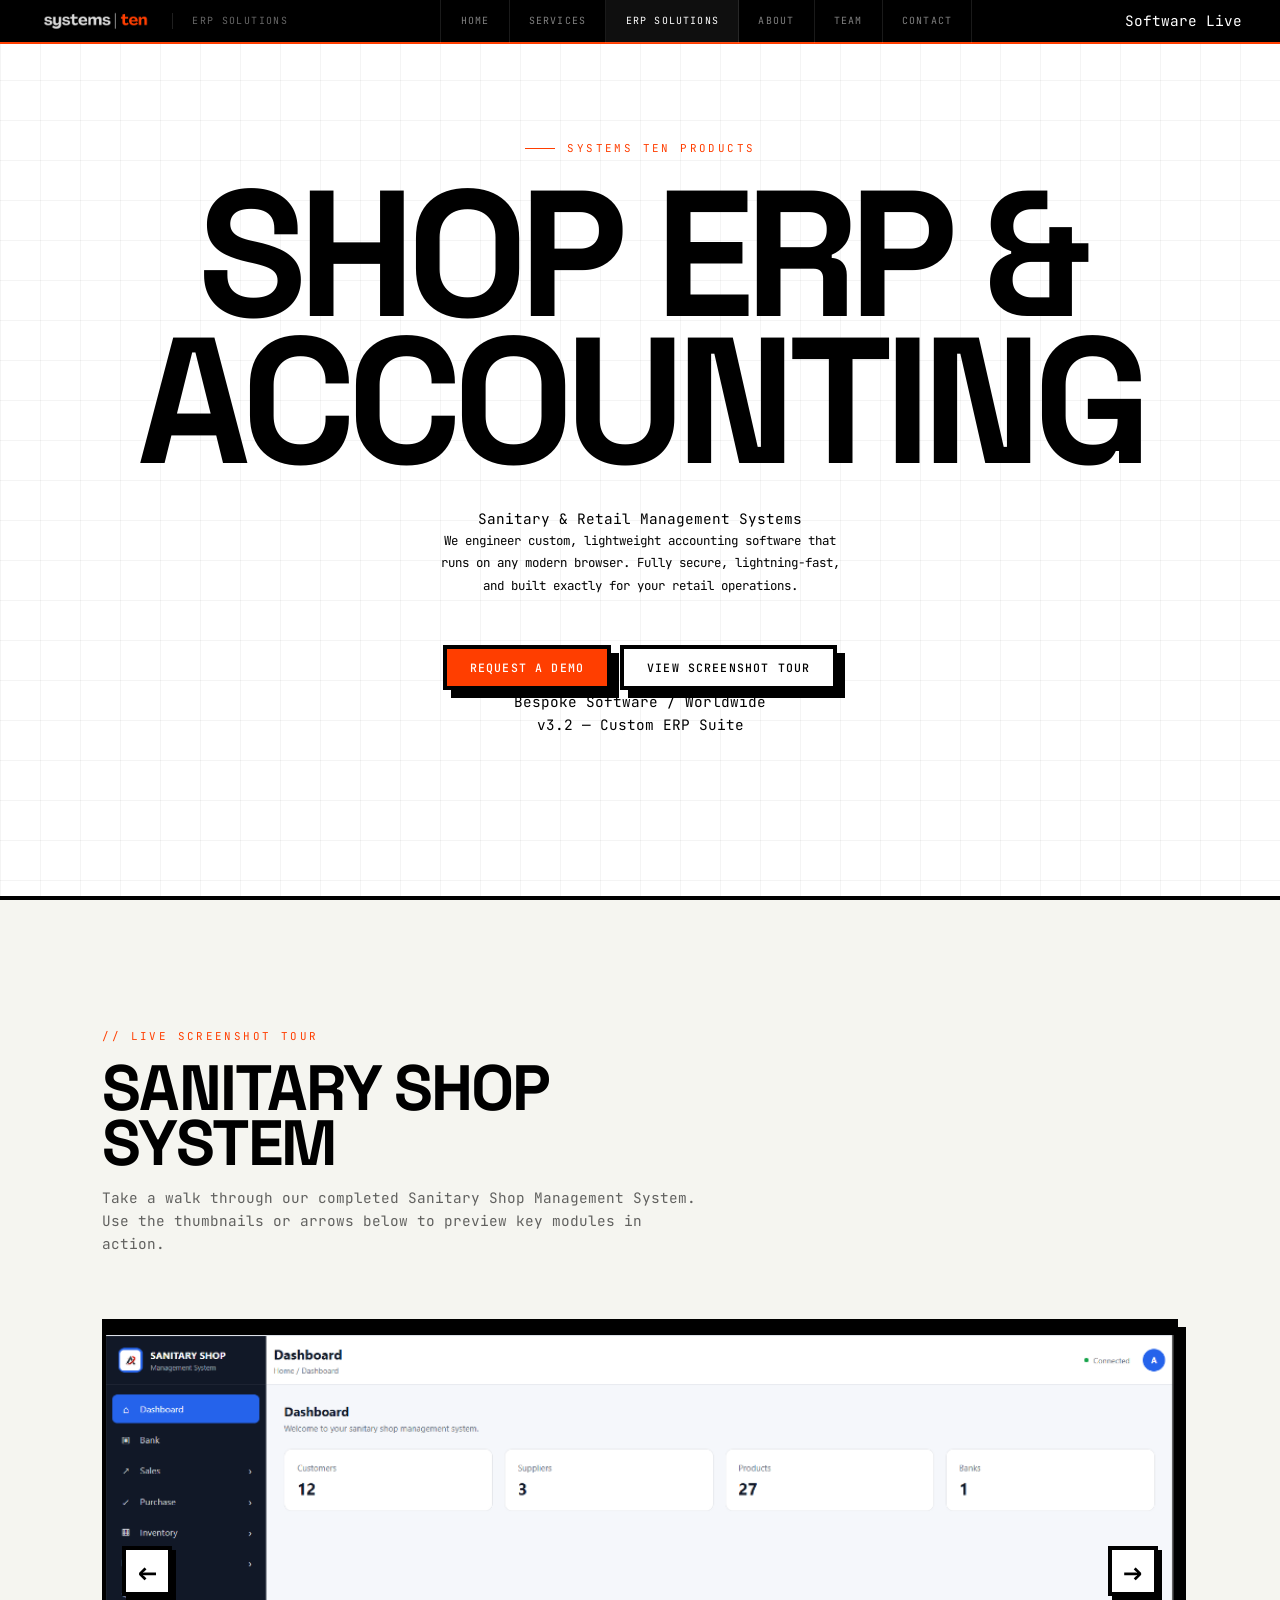
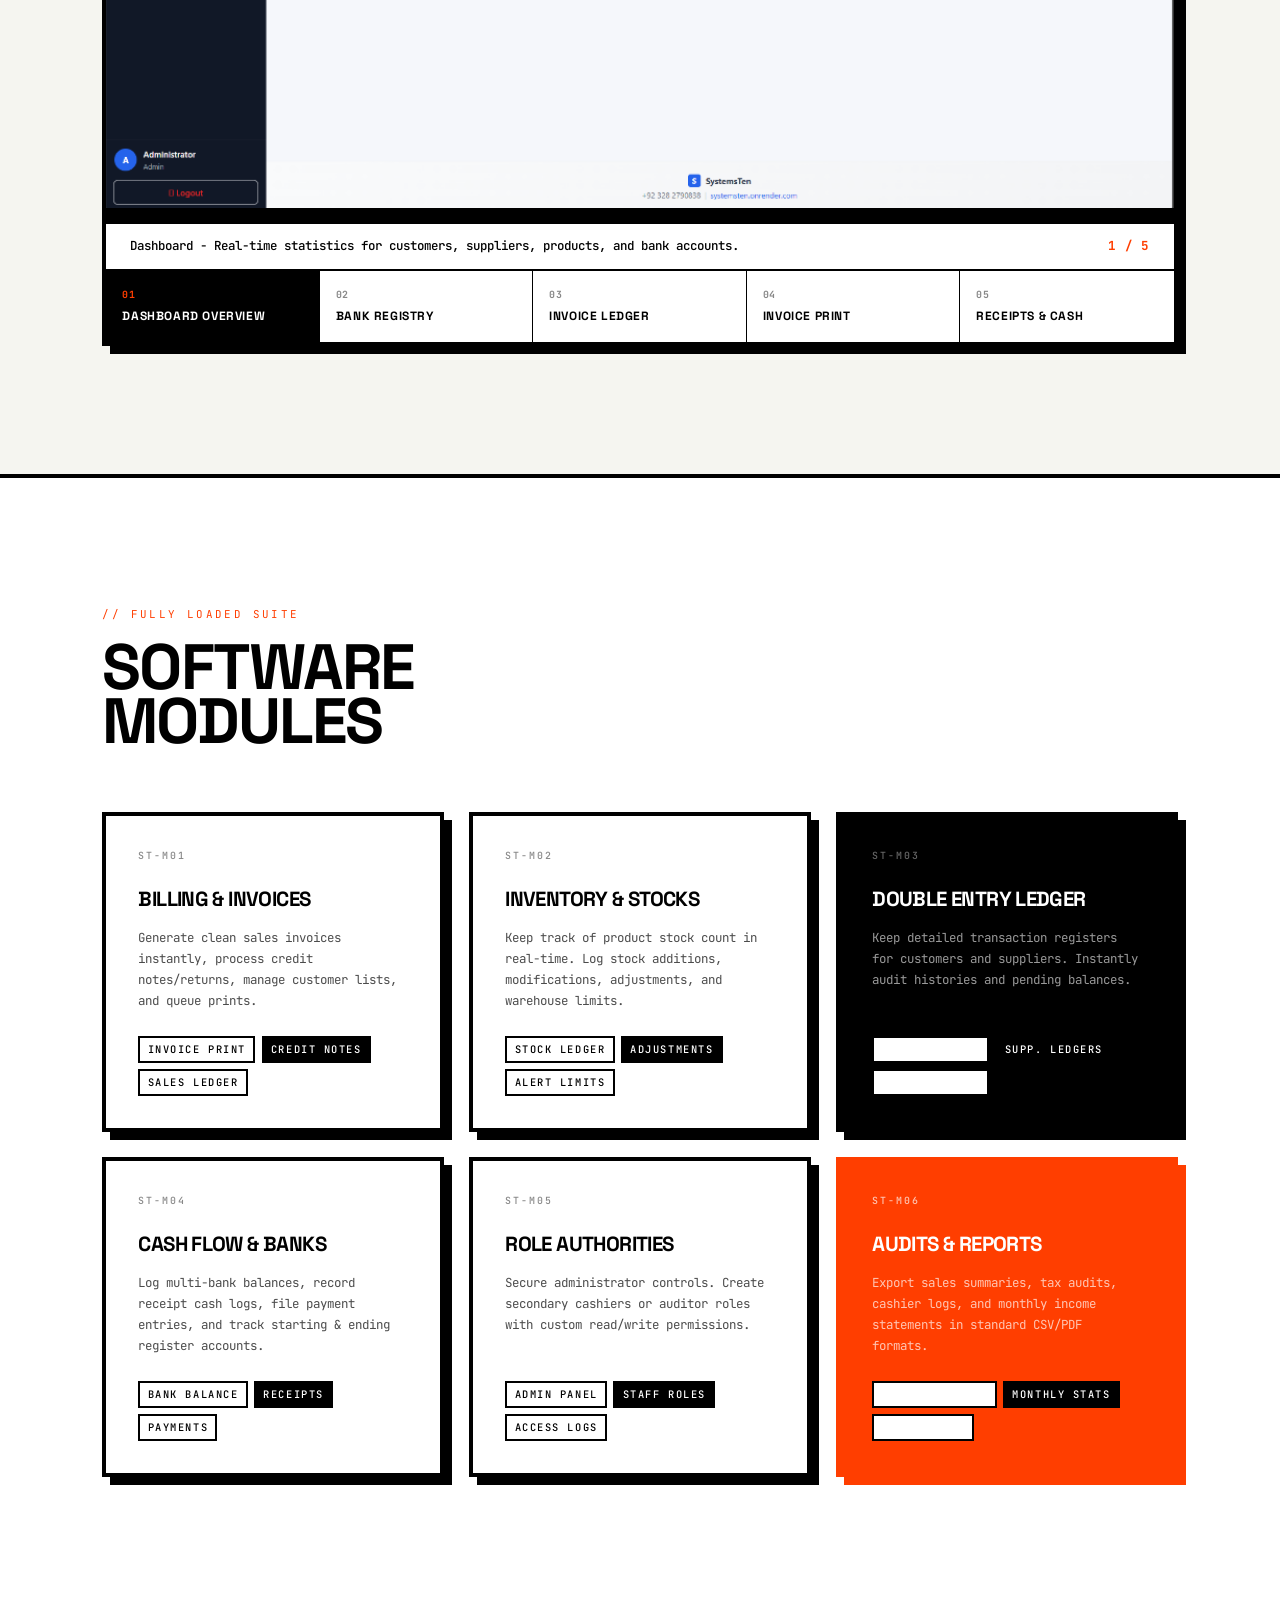
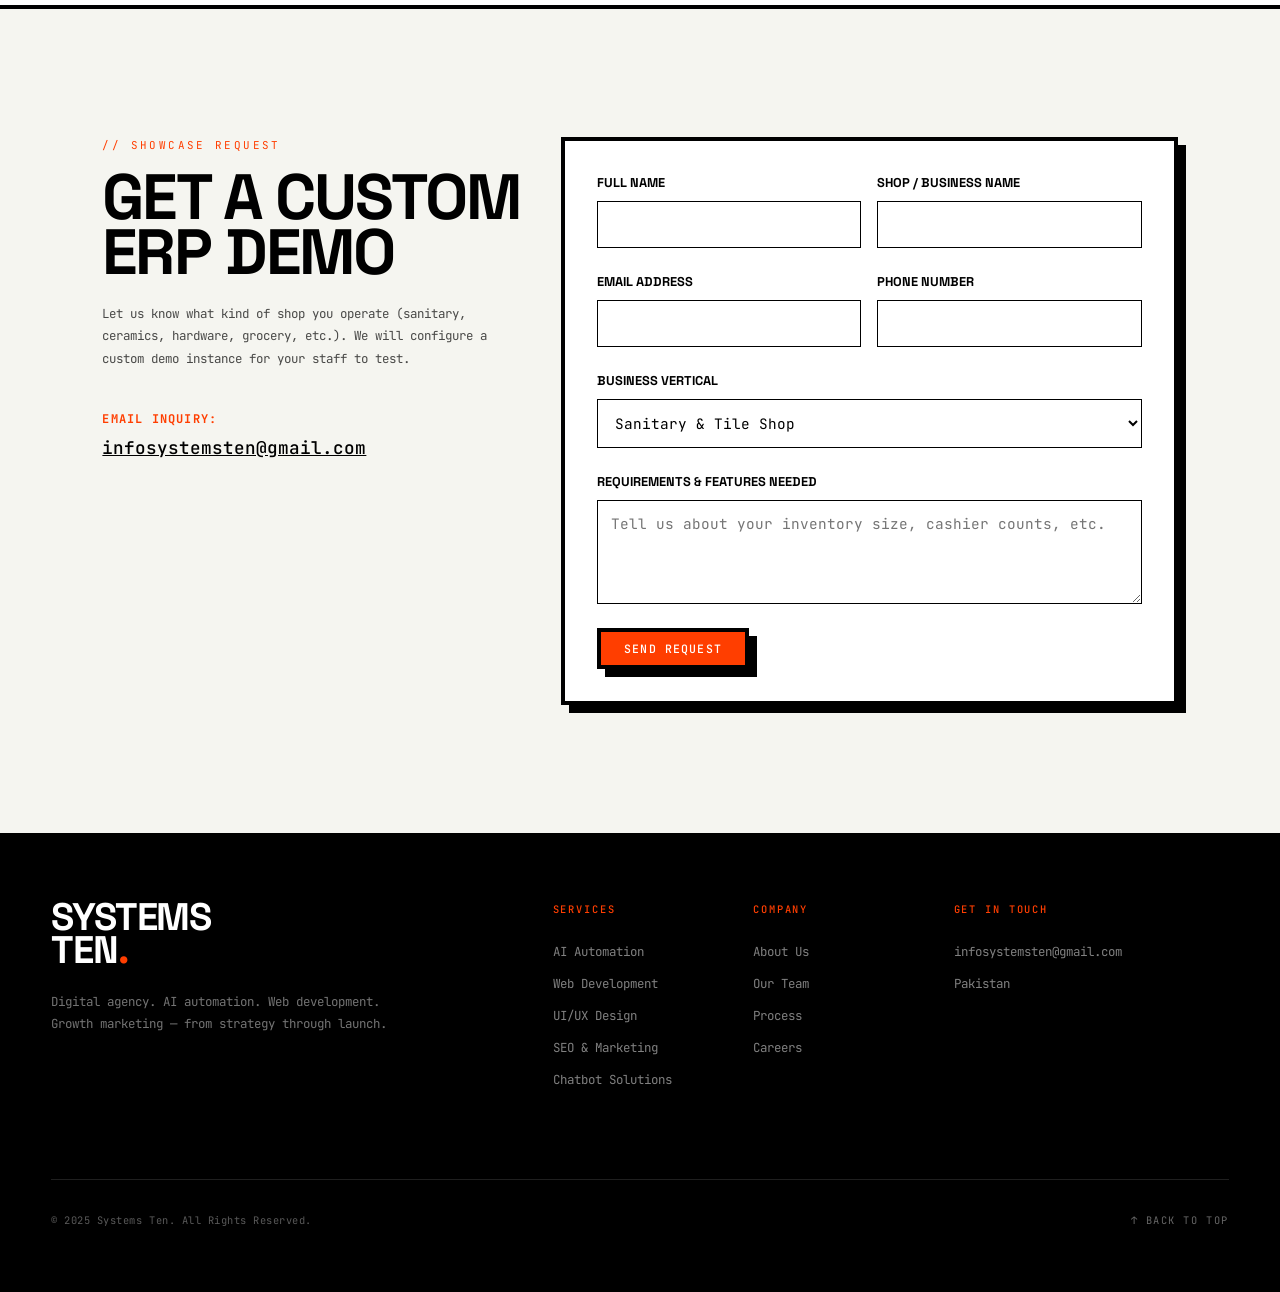
==== erp-solutions.html @ 1f5b25bc "Add Custom Shop ERP and Accounting Solutions page with screenshots gallery and bento modules grid" ====
<!DOCTYPE html>
<html lang="en">
<head>
<meta charset="UTF-8">
<meta name="viewport" content="width=device-width, initial-scale=1.0">
<link rel="icon" type="image/png" href="img/favicon.png">
<title>ERP & Accounting Solutions — Systems Ten</title>
<meta name="description" content="Systems Ten designs and builds custom Shop ERP & Accounting Software solutions, tailored for inventory control, invoicing, ledgers, and cash flow.">
<link rel="preconnect" href="https://fonts.googleapis.com">
<link rel="preconnect" href="https://fonts.gstatic.com" crossorigin>
<link href="https://fonts.googleapis.com/css2?family=JetBrains+Mono:wght@400;500;700&family=Space+Grotesk:wght@400;700&display=swap" rel="stylesheet">
<link rel="stylesheet" href="css/axis-industrial.css">
<link rel="stylesheet" href="css/axis-erp.css">
</head>
<body>

<!-- ====== HEADER ====== -->
<header class="header">
    <div class="header__inner">
        <div class="header__left">
            <a href="index.html" class="header__logo" aria-label="Systems Ten Home">
                <img src="img/logo.png" alt="systems | ten" class="header__logo-img">
            </a>
            <span class="header__sep"></span>
            <span class="header__product">ERP Solutions</span>
        </div>
        <nav class="header__nav" id="headerNav">
            <a href="index.html">Home</a>
            <a href="landing-page.html">Services</a>
            <a href="erp-solutions.html" class="active">ERP Solutions</a>
            <a href="the-observer.html">About</a>
            <a href="index.html#team">Team</a>
            <a href="index.html#contact">Contact</a>
        </nav>
        <div class="header__right">
            <div class="header/status"><span class="header__status-dot"></span><span>Software Live</span></div>
        </div>
        <button class="header__burger" id="headerBurger" aria-label="Toggle navigation" aria-expanded="false"><span></span><span></span><span></span></button>
    </div>
</header>

<!-- ====== HERO ====== -->
<section class="hero hero--center hero--erp">
    <div class="hero__grid" aria-hidden="true"></div>
    <div class="hero__label reveal">Systems Ten Products</div>
    <h1 class="hero__title">SHOP ERP &<br>ACCOUNTING</h1>
    <p class="hero__subtitle reveal">Sanitary & Retail Management Systems</p>
    <p class="hero__desc reveal" style="margin-bottom:3rem">We engineer custom, lightweight accounting software that runs on any modern browser. Fully secure, lightning-fast, and built exactly for your retail operations.</p>
    <div class="hero__actions reveal">
        <a href="#demo" class="btn btn--primary">Request a Demo</a>
        <a href="#showcase" class="btn btn--ghost">View Screenshot Tour</a>
    </div>
    <span class="hero__coords" aria-hidden="true">Bespoke Software / Worldwide</span>
    <span class="hero__version" aria-hidden="true">v3.2 — Custom ERP Suite</span>
</section>

<!-- ====== SHOWCASE / GALLERY SECTION ====== -->
<section class="section section--surface" id="showcase">
    <div class="container">
        <div class="section__header reveal">
            <div class="section__eyebrow">// Live Screenshot Tour</div>
            <h2 class="section__title">Sanitary Shop<br>System</h2>
            <p style="margin-top: 1rem; opacity: 0.6; max-width: 600px;">Take a walk through our completed Sanitary Shop Management System. Use the thumbnails or arrows below to preview key modules in action.</p>
        </div>

        <!-- Brutalist Gallery Slider -->
        <div class="gallery reveal">
            <div class="gallery__viewport">
                <button class="gallery__nav-btn gallery__nav-btn--prev" id="galleryPrev" aria-label="Previous Image">←</button>
                
                <div class="gallery__slide active" data-slide="0">
                    <img src="img/erp-dashboard.png" alt="Sanitary Shop Management System Dashboard" class="gallery__img">
                </div>
                <div class="gallery__slide" data-slide="1">
                    <img src="img/erp-banks.png" alt="Bank balance registry and cash tracking" class="gallery__img">
                </div>
                <div class="gallery__slide" data-slide="2">
                    <img src="img/erp-invoices.png" alt="Invoices listing and management log" class="gallery__img">
                </div>
                <div class="gallery__slide" data-slide="3">
                    <img src="img/erp-invoice-print.png" alt="Clean sales invoice print layout" class="gallery__img">
                </div>
                <div class="gallery__slide" data-slide="4">
                    <img src="img/erp-receipts.png" alt="Receipts registry and payment tracking log" class="gallery__img">
                </div>
                
                <button class="gallery__nav-btn gallery__nav-btn--next" id="galleryNext" aria-label="Next Image">→</button>
            </div>
            
            <div class="gallery__caption-bar">
                <span class="gallery__caption-text" id="galleryCaption">Dashboard - Real-time statistics for customers, suppliers, products, and bank accounts.</span>
                <span class="gallery__counter" id="galleryCounter">1 / 5</span>
            </div>
            
            <div class="gallery__thumbs">
                <div class="gallery__thumb active" data-slide="0">
                    <span class="gallery__thumb-num">01</span>
                    Dashboard Overview
                </div>
                <div class="gallery__thumb" data-slide="1">
                    <span class="gallery__thumb-num">02</span>
                    Bank Registry
                </div>
                <div class="gallery__thumb" data-slide="2">
                    <span class="gallery__thumb-num">03</span>
                    Invoice Ledger
                </div>
                <div class="gallery__thumb" data-slide="3">
                    <span class="gallery__thumb-num">04</span>
                    Invoice Print
                </div>
                <div class="gallery__thumb" data-slide="4">
                    <span class="gallery__thumb-num">05</span>
                    Receipts & Cash
                </div>
            </div>
        </div>
    </div>
</section>

<!-- ====== MODULE FEATURES ====== -->
<section class="section" id="modules">
    <div class="container">
        <div class="section__header reveal">
            <div class="section__eyebrow">// Fully Loaded Suite</div>
            <h2 class="section__title">Software<br>Modules</h2>
        </div>
        
        <div class="modules-grid reveal">
            <!-- Card 1 -->
            <div class="module-card">
                <div>
                    <div class="module-card__num">ST-M01</div>
                    <h3 class="module-card__title">Billing & Invoices</h3>
                    <p class="module-card__desc">Generate clean sales invoices instantly, process credit notes/returns, manage customer lists, and queue prints.</p>
                </div>
                <div class="module-card__list">
                    <span class="tag">Invoice Print</span>
                    <span class="tag tag--filled">Credit Notes</span>
                    <span class="tag">Sales Ledger</span>
                </div>
            </div>

            <!-- Card 2 -->
            <div class="module-card">
                <div>
                    <div class="module-card__num">ST-M02</div>
                    <h3 class="module-card__title">Inventory & Stocks</h3>
                    <p class="module-card__desc">Keep track of product stock count in real-time. Log stock additions, modifications, adjustments, and warehouse limits.</p>
                </div>
                <div class="module-card__list">
                    <span class="tag">Stock Ledger</span>
                    <span class="tag tag--filled">Adjustments</span>
                    <span class="tag">Alert Limits</span>
                </div>
            </div>

            <!-- Card 3 (Dark) -->
            <div class="module-card module-card--dark">
                <div>
                    <div class="module-card__num">ST-M03</div>
                    <h3 class="module-card__title">Double Entry Ledger</h3>
                    <p class="module-card__desc">Keep detailed transaction registers for customers and suppliers. Instantly audit histories and pending balances.</p>
                </div>
                <div class="module-card__list">
                    <span class="tag">Cust. Ledgers</span>
                    <span class="tag tag--filled">Supp. Ledgers</span>
                    <span class="tag">Pending Bills</span>
                </div>
            </div>

            <!-- Card 4 -->
            <div class="module-card">
                <div>
                    <div class="module-card__num">ST-M04</div>
                    <h3 class="module-card__title">Cash Flow & Banks</h3>
                    <p class="module-card__desc">Log multi-bank balances, record receipt cash logs, file payment entries, and track starting & ending register accounts.</p>
                </div>
                <div class="module-card__list">
                    <span class="tag">Bank Balance</span>
                    <span class="tag tag--filled">Receipts</span>
                    <span class="tag">Payments</span>
                </div>
            </div>

            <!-- Card 5 -->
            <div class="module-card">
                <div>
                    <div class="module-card__num">ST-M05</div>
                    <h3 class="module-card__title">Role Authorities</h3>
                    <p class="module-card__desc">Secure administrator controls. Create secondary cashiers or auditor roles with custom read/write permissions.</p>
                </div>
                <div class="module-card__list">
                    <span class="tag">Admin Panel</span>
                    <span class="tag tag--filled">Staff Roles</span>
                    <span class="tag">Access Logs</span>
                </div>
            </div>

            <!-- Card 6 (Safety) -->
            <div class="module-card module-card--safety">
                <div>
                    <div class="module-card__num">ST-M06</div>
                    <h3 class="module-card__title">Audits & Reports</h3>
                    <p class="module-card__desc">Export sales summaries, tax audits, cashier logs, and monthly income statements in standard CSV/PDF formats.</p>
                </div>
                <div class="module-card__list">
                    <span class="tag">PDF Statements</span>
                    <span class="tag tag--filled">Monthly Stats</span>
                    <span class="tag">Audit Trail</span>
                </div>
            </div>
        </div>
    </div>
</section>

<!-- ====== DEMO REQUEST FORM ====== -->
<section class="section section--surface" id="demo">
    <div class="container">
        <div class="grid-12">
            <div class="reveal contact__info">
                <div class="section__eyebrow">// Showcase request</div>
                <h2 class="section__title">Get a Custom<br>ERP Demo</h2>
                <p style="margin-top: 1.5rem; opacity: 0.7; font-size: var(--fs-data); line-height: 1.8;">
                    Let us know what kind of shop you operate (sanitary, ceramics, hardware, grocery, etc.). We will configure a custom demo instance for your staff to test.
                </p>
                <div style="margin-top: 2.5rem; display: flex; flex-direction: column; gap: 1.5rem;">
                    <div>
                        <span style="color: var(--safety); font-weight: bold; font-family: 'JetBrains Mono', monospace; text-transform: uppercase; font-size: 0.75rem; letter-spacing: 0.1em; display: block; margin-bottom: 0.25rem;">Email Inquiry:</span>
                        <a href="mailto:infosystemsten@gmail.com" style="font-family: 'JetBrains Mono', monospace; font-size: 1.1rem; font-weight: 500; text-decoration: underline;">infosystemsten@gmail.com</a>
                    </div>
                </div>
            </div>
            
            <div class="reveal contact__form-container">
                <form action="https://formsubmit.co/infosystemsten@gmail.com" method="POST" class="contact-form">
                    <input type="hidden" name="_subject" value="New Shop ERP Demo Request - Systems Ten">
                    <input type="hidden" name="_template" value="table">
                    
                    <div class="contact-form__row">
                        <div style="display: flex; flex-direction: column; gap: 0.5rem;">
                            <label for="name" style="font-family: 'Space Grotesk', sans-serif; font-size: 0.8rem; font-weight: 700; text-transform: uppercase;">Full Name</label>
                            <input type="text" id="name" name="name" required style="padding: 0.8rem; border: var(--border-thin); font-family: 'JetBrains Mono', monospace; font-size: 0.9rem; background: var(--base); outline: none;">
                        </div>
                        <div style="display: flex; flex-direction: column; gap: 0.5rem;">
                            <label for="shop" style="font-family: 'Space Grotesk', sans-serif; font-size: 0.8rem; font-weight: 700; text-transform: uppercase;">Shop / Business Name</label>
                            <input type="text" id="shop" name="shop" required style="padding: 0.8rem; border: var(--border-thin); font-family: 'JetBrains Mono', monospace; font-size: 0.9rem; background: var(--base); outline: none;">
                        </div>
                    </div>
                    
                    <div class="contact-form__row">
                        <div style="display: flex; flex-direction: column; gap: 0.5rem;">
                            <label for="email" style="font-family: 'Space Grotesk', sans-serif; font-size: 0.8rem; font-weight: 700; text-transform: uppercase;">Email Address</label>
                            <input type="email" id="email" name="email" required style="padding: 0.8rem; border: var(--border-thin); font-family: 'JetBrains Mono', monospace; font-size: 0.9rem; background: var(--base); outline: none;">
                        </div>
                        <div style="display: flex; flex-direction: column; gap: 0.5rem;">
                            <label for="phone" style="font-family: 'Space Grotesk', sans-serif; font-size: 0.8rem; font-weight: 700; text-transform: uppercase;">Phone Number</label>
                            <input type="tel" id="phone" name="phone" required style="padding: 0.8rem; border: var(--border-thin); font-family: 'JetBrains Mono', monospace; font-size: 0.9rem; background: var(--base); outline: none;">
                        </div>
                    </div>
                    
                    <div style="display: flex; flex-direction: column; gap: 0.5rem;">
                        <label for="type" style="font-family: 'Space Grotesk', sans-serif; font-size: 0.8rem; font-weight: 700; text-transform: uppercase;">Business Vertical</label>
                        <select id="type" name="business_vertical" style="padding: 0.8rem; border: var(--border-thin); font-family: 'JetBrains Mono', monospace; font-size: 0.9rem; background: var(--base); outline: none;">
                            <option value="Sanitary Shop">Sanitary & Tile Shop</option>
                            <option value="Hardware / Electrical">Hardware & Electrical Shop</option>
                            <option value="Ceramics / Marbles">Ceramics & Marbles Shop</option>
                            <option value="Wholesale Retail">Wholesale & General Retail</option>
                            <option value="Multi-Shop Chain">Multi-Shop Chain Operations</option>
                            <option value="Other">Other Retail Business</option>
                        </select>
                    </div>
                    
                    <div style="display: flex; flex-direction: column; gap: 0.5rem;">
                        <label for="message" style="font-family: 'Space Grotesk', sans-serif; font-size: 0.8rem; font-weight: 700; text-transform: uppercase;">Requirements & Features Needed</label>
                        <textarea id="message" name="message" rows="4" placeholder="Tell us about your inventory size, cashier counts, etc." required style="padding: 0.8rem; border: var(--border-thin); font-family: 'JetBrains Mono', monospace; font-size: 0.9rem; background: var(--base); outline: none; resize: vertical;"></textarea>
                    </div>
                    
                    <button type="submit" class="btn btn--primary" style="align-self: flex-start;">Send Request</button>
                </form>
            </div>
        </div>
    </div>
</section>

<!-- ====== FOOTER ====== -->
<footer class="footer">
    <div class="footer__inner">
        <div class="footer__top">
            <div class="footer__brand">
                <h2 class="font-display footer__brand-name">systems<br>ten<span class="accent">.</span></h2>
                <p class="footer__brand-desc">Digital agency. AI automation. Web development. Growth marketing — from strategy through launch.</p>
            </div>
            <div class="footer__col"><div class="footer__col-title">Services</div><a href="landing-page.html">AI Automation</a><a href="landing-page.html">Web Development</a><a href="landing-page.html">UI/UX Design</a><a href="landing-page.html">SEO & Marketing</a><a href="landing-page.html">Chatbot Solutions</a></div>
            <div class="footer__col"><div class="footer__col-title">Company</div><a href="the-observer.html">About Us</a><a href="index.html#team">Our Team</a><a href="index.html#process">Process</a><a href="#">Careers</a></div>
            <div class="footer__col"><div class="footer__col-title">Get in Touch</div><a href="mailto:infosystemsten@gmail.com">infosystemsten@gmail.com</a><a href="#">Pakistan</a></div>
        </div>
        <div class="footer__bottom">
            <span class="footer__copy">&copy; 2025 Systems Ten. All Rights Reserved.</span>
            <button class="footer__back-top" id="backToTop" aria-label="Back to top">↑ Back to Top</button>
        </div>
    </div>
</footer>

<!-- Lightbox Overlay -->
<div class="lightbox" id="lightbox">
    <div class="lightbox__content">
        <button class="lightbox__close" id="lightboxClose">✕ Close</button>
        <img src="" alt="Fullscreen image" class="lightbox__img" id="lightboxImg">
    </div>
</div>

<script src="js/axis-script.js"></script>
<script>
/* ====== ERP SOLUTIONS GALLERY SCRIPTS ====== */
(function() {
    var activeIdx = 0;
    var slides = document.querySelectorAll('.gallery__slide');
    var thumbs = document.querySelectorAll('.gallery__thumb');
    var captionText = document.getElementById('galleryCaption');
    var counterText = document.getElementById('galleryCounter');
    var lightbox = document.getElementById('lightbox');
    var lightboxImg = document.getElementById('lightboxImg');
    var lightboxClose = document.getElementById('lightboxClose');
    
    var captions = [
        "Dashboard - Real-time statistics for customers, suppliers, products, and bank accounts.",
        "Banks & Cash - Opening balance, receipts, payments, and live cash on hand balances.",
        "Invoicing Engine - Complete invoice listings with view, edit, print, return, and cancel capabilities.",
        "Sales Invoice Design - Professional, clean print layout ready for billing and accounting audits.",
        "Customer Receipts - Track customer payments, receipts, invoices, and bank transaction ledgers."
    ];
    
    function showSlide(index) {
        if (index < 0) index = slides.length - 1;
        if (index >= slides.length) index = 0;
        
        slides.forEach(function(slide) { slide.classList.remove('active'); });
        thumbs.forEach(function(thumb) { thumb.classList.remove('active'); });
        
        slides[index].classList.add('active');
        thumbs[index].classList.add('active');
        
        captionText.textContent = captions[index];
        counterText.textContent = (index + 1) + ' / ' + slides.length;
        activeIdx = index;
    }
    
    // Prev / Next button actions
    document.getElementById('galleryPrev').addEventListener('click', function(e) {
        e.stopPropagation();
        showSlide(activeIdx - 1);
    });
    
    document.getElementById('galleryNext').addEventListener('click', function(e) {
        e.stopPropagation();
        showSlide(activeIdx + 1);
    });
    
    // Thumbnail click actions
    thumbs.forEach(function(thumb) {
        thumb.addEventListener('click', function() {
            var slideNum = parseInt(this.getAttribute('data-slide'));
            showSlide(slideNum);
        });
    });
    
    // Image lightbox trigger
    slides.forEach(function(slide) {
        slide.addEventListener('click', function() {
            var imgEl = this.querySelector('.gallery__img');
            lightboxImg.src = imgEl.src;
            lightboxImg.alt = imgEl.alt;
            lightbox.classList.add('open');
        });
    });
    
    // Close lightbox
    lightboxClose.addEventListener('click', function() {
        lightbox.classList.remove('open');
    });
    
    lightbox.addEventListener('click', function(e) {
        if (e.target === lightbox) {
            lightbox.classList.remove('open');
        }
    });
})();
</script>
</body>
</html>
---- css/axis-industrial.css ----
/* ============================================================
   AXIS INDUSTRIAL — COMMON CSS
   ============================================================
   1. RESET & VARIABLES
   2. BASE TYPOGRAPHY
   3. UTILITY CLASSES
   4. BUTTONS
   5. HEADER / NAV
   6. HERO (BASE)
   7. SECTION SHARED
   8. BENTO / SPEC CARD BASE
   9. TICKER
   10. FOOTER
   11. SCROLL REVEAL
   12. RESPONSIVE — BASE
   ============================================================ */

/* ----- 1. RESET & VARIABLES ----- */
*, *::before, *::after {
    margin: 0;
    padding: 0;
    box-sizing: border-box;
}

:root {
    /* Palette */
    --base: #FFFFFF;
    --ink: #000000;
    --safety: #FF3E00;
    --muted: #888888;
    --surface: #F5F5F0;
    --term-bg: #08080A;
    --term-green: #00FF66;
    --term-amber: #FFAA00;

    /* Borders & Shadows */
    --border: 4px solid var(--ink);
    --border-thin: 1px solid var(--ink);
    --border-hair: 1px solid rgba(0,0,0,0.10);
    --shadow: 8px 8px 0px var(--ink);
    --shadow-safety: 8px 8px 0px var(--safety);
    --shadow-hover: 4px 4px 0px var(--ink);

    /* Type Scale */
    --fs-hero: clamp(4rem, 14vw, 14rem);
    --fs-h1: clamp(2.4rem, 5vw, 5rem);
    --fs-h2: clamp(1.6rem, 3vw, 3rem);
    --fs-h3: clamp(1.1rem, 1.6vw, 1.5rem);
    --fs-body: clamp(0.9rem, 1.1vw, 1.1rem);
    --fs-data: clamp(0.78rem, 0.9vw, 0.95rem);
    --fs-micro: 0.62rem;
    --fs-ticker: clamp(1.4rem, 2.5vw, 2.5rem);
    --fs-stat: clamp(2.4rem, 5vw, 4.5rem);
    --fs-spec-val: clamp(2rem, 4vw, 3.5rem);

    /* Spacing */
    --gap: clamp(1rem, 2vw, 2rem);
    --section-pad: clamp(4rem, 10vw, 10rem) clamp(1rem, 4vw, 4rem);

    /* Layout */
    --cols: 12;
    --header-h: 44px;
}

html {
    scroll-behavior: smooth;
    -webkit-text-size-adjust: 100%;
}

body {
    font-family: 'JetBrains Mono', monospace;
    font-weight: 400;
    font-size: var(--fs-body);
    line-height: 1.6;
    color: var(--ink);
    background-color: var(--base);
    overflow-x: hidden;
}

img { max-width: 100%; display: block; }
a { color: inherit; text-decoration: none; }
ul { list-style: none; }

::selection {
    background: var(--safety);
    color: var(--base);
}


/* ----- 2. BASE TYPOGRAPHY ----- */
h1, h2, h3, h4, h5, h6,
.font-display {
    font-family: 'Space Grotesk', sans-serif;
    font-weight: 700;
    text-transform: uppercase;
    line-height: 0.85;
    letter-spacing: -0.03em;
}


/* ----- 3. UTILITY CLASSES ----- */
.container {
    width: 100%;
    max-width: 1440px;
    margin: 0 auto;
    padding-inline: clamp(1rem, 4vw, 4rem);
}

.grid-12 {
    display: grid;
    grid-template-columns: repeat(var(--cols), 1fr);
    gap: var(--gap);
}

.accent { color: var(--safety); }

.tag {
    display: inline-block;
    font-family: 'JetBrains Mono', monospace;
    font-size: 0.65rem;
    font-weight: 500;
    text-transform: uppercase;
    letter-spacing: 0.15em;
    padding: 0.3em 0.7em;
    border: 2px solid var(--ink);
    background: var(--base);
}

.tag--filled {
    background: var(--ink);
    color: var(--base);
}

.tag--safety {
    background: var(--safety);
    color: var(--base);
    border-color: var(--safety);
}

.tag--ghost {
    border-color: var(--muted);
    color: var(--muted);
    background: transparent;
}


/* ----- 4. BUTTONS ----- */
.btn {
    font-family: 'JetBrains Mono', monospace;
    font-size: 0.72rem;
    font-weight: 500;
    text-transform: uppercase;
    letter-spacing: 0.1em;
    padding: 0.8em 2em;
    border: var(--border);
    cursor: pointer;
    transition: none;
    display: inline-block;
    text-align: center;
}

.btn--primary {
    background: var(--safety);
    color: var(--base);
    box-shadow: var(--shadow);
}

.btn--primary:hover {
    transform: translate(-4px, -4px);
    box-shadow: 12px 12px 0px var(--ink);
}

.btn--primary:active {
    transform: translate(4px, 4px);
    box-shadow: 0 0 0 var(--ink);
}

.btn--ghost {
    background: var(--base);
    color: var(--ink);
    box-shadow: var(--shadow);
}

.btn--ghost:hover {
    background: var(--ink);
    color: var(--base);
    transform: translate(-4px, -4px);
    box-shadow: 12px 12px 0px var(--ink);
}


/* ----- 5. HEADER / NAV ----- */
.header {
    position: fixed;
    top: 0;
    left: 0;
    width: 100%;
    height: var(--header-h);
    z-index: 1000;
    background: var(--ink);
    color: var(--base);
    border-bottom: 2px solid var(--safety);
    display: flex;
    align-items: center;
    padding: 0 clamp(1rem, 3vw, 3rem);
}

.header__inner {
    width: 100%;
    max-width: 1440px;
    margin: 0 auto;
    display: flex;
    align-items: center;
    justify-content: space-between;
    gap: 1rem;
}

.header__left {
    display: flex;
    align-items: center;
    gap: 1.2rem;
}

.header__logo {
    font-family: 'Space Grotesk', sans-serif;
    font-weight: 700;
    font-size: 0.8rem;
    text-transform: uppercase;
    letter-spacing: 0.05em;
    display: flex;
    align-items: center;
    gap: 0.5rem;
    white-space: nowrap;
}

.header__logo-img {
    height: 28px;
    width: auto;
    display: block;
}

.header__logo-mark {
    width: 22px;
    height: 22px;
    border: 2px solid var(--safety);
    display: flex;
    align-items: center;
    justify-content: center;
    flex-shrink: 0;
}

.header__logo-mark svg {
    width: 12px;
    height: 12px;
}

.header__sep {
    width: 1px;
    height: 16px;
    background: rgba(255,255,255,0.12);
}

.header__product {
    font-size: var(--fs-micro);
    letter-spacing: 0.14em;
    text-transform: uppercase;
    opacity: 0.4;
}

/* Light-switch nav cells */
.header__nav {
    display: flex;
    align-items: stretch;
    height: var(--header-h);
    border-left: 1px solid rgba(255,255,255,0.10);
}

.header__nav a {
    font-family: 'JetBrains Mono', monospace;
    font-size: var(--fs-micro);
    text-transform: uppercase;
    letter-spacing: 0.12em;
    padding: 0 1.2rem;
    display: flex;
    align-items: center;
    border-right: 1px solid rgba(255,255,255,0.10);
    color: rgba(255,255,255,0.5);
    transition: background 0s, color 0s;
}

.header__nav a:hover {
    background: var(--safety);
    color: var(--base);
}

/* Active page highlight */
.header__nav a.active {
    background: rgba(255,255,255,0.06);
    color: var(--base);
}

.header__right {
    display: flex;
    align-items: center;
    gap: 1.2rem;
}

.header__status {
    display: flex;
    align-items: center;
    gap: 0.4rem;
    font-size: var(--fs-micro);
    text-transform: uppercase;
    letter-spacing: 0.12em;
}

.header__status-dot {
    width: 5px;
    height: 5px;
    border-radius: 50%;
    background: var(--term-green);
    animation: pulse 2s ease-in-out infinite;
}

@keyframes pulse {
    0%, 100% { opacity: 1; }
    50% { opacity: 0.4; }
}

.header__clock {
    font-family: 'JetBrains Mono', monospace;
    font-size: var(--fs-micro);
    font-weight: 500;
    letter-spacing: 0.08em;
    opacity: 0.7;
    min-width: 7em;
    text-align: right;
}

.header__burger {
    display: none;
    flex-direction: column;
    gap: 4px;
    cursor: pointer;
    background: none;
    border: none;
    padding: 4px;
}

.header__burger span {
    width: 22px;
    height: 2px;
    background: var(--base);
    transition: transform 0.3s, opacity 0.3s;
}

.header__burger[aria-expanded="true"] span:nth-child(1) {
    transform: translateY(6px) rotate(45deg);
}

.header__burger[aria-expanded="true"] span:nth-child(2) {
    opacity: 0;
}

.header__burger[aria-expanded="true"] span:nth-child(3) {
    transform: translateY(-6px) rotate(-45deg);
}


/* ----- 6. HERO (BASE) ----- */
.hero {
    min-height: 100vh;
    min-height: 100svh;
    display: flex;
    flex-direction: column;
    justify-content: flex-end;
    padding: var(--section-pad);
    padding-top: calc(var(--header-h) + 4rem);
    position: relative;
    overflow: hidden;
    border-bottom: var(--border);
}

.hero--center {
    justify-content: center;
    align-items: center;
    text-align: center;
}

.hero__grid {
    position: absolute;
    inset: 0;
    background-image:
        linear-gradient(rgba(0,0,0,0.045) 1px, transparent 1px),
        linear-gradient(90deg, rgba(0,0,0,0.045) 1px, transparent 1px);
    background-size: 40px 40px;
    pointer-events: none;
}

.hero__label {
    font-family: 'JetBrains Mono', monospace;
    font-size: 0.68rem;
    text-transform: uppercase;
    letter-spacing: 0.22em;
    color: var(--safety);
    margin-bottom: 1.5rem;
    display: flex;
    align-items: center;
    gap: 0.8rem;
    position: relative;
    z-index: 1;
}

.hero__label::before {
    content: '';
    width: 30px;
    height: 1px;
    background: var(--safety);
}

.hero__title {
    font-size: var(--fs-hero);
    line-height: 0.82;
    letter-spacing: -0.05em;
    position: relative;
    z-index: 1;
    margin-bottom: 2rem;
    animation: heroRotate linear both;
    animation-timeline: scroll();
    animation-range: 0vh 55vh;
}

@keyframes heroRotate {
    from { transform: rotate(0deg); opacity: 1; }
    to   { transform: rotate(-2.5deg) translateY(-20px); opacity: 0.25; }
}

.hero__title .line { display: block; }
.hero__title .line--indent { padding-left: clamp(1rem, 6vw, 6rem); }
.hero__title .dot,
.hero__title .accent-dot { color: var(--safety); }

.hero__bottom {
    display: flex;
    align-items: flex-end;
    justify-content: space-between;
    gap: 2rem;
    flex-wrap: wrap;
    position: relative;
    z-index: 1;
}

.hero__desc {
    max-width: 420px;
    font-size: var(--fs-data);
    line-height: 1.8;
    opacity: 0.55;
    position: relative;
    z-index: 1;
}

.hero__stats,
.hero__kpis {
    display: flex;
    gap: clamp(1.5rem, 3vw, 3.5rem);
}

.hero__stat-num,
.hero__kpi-val {
    font-family: 'Space Grotesk', sans-serif;
    font-weight: 700;
    font-size: var(--fs-stat);
    line-height: 1;
    letter-spacing: -0.04em;
}

.hero__stat-label,
.hero__kpi-label {
    font-size: 0.65rem;
    text-transform: uppercase;
    letter-spacing: 0.15em;
    opacity: 0.35;
    margin-top: 0.35rem;
}

.hero__scroll-cue {
    position: absolute;
    right: clamp(1rem, 2vw, 4rem);
    bottom: clamp(2rem, 4vw, 4rem);
    writing-mode: vertical-rl;
    font-size: 0.65rem;
    text-transform: uppercase;
    letter-spacing: 0.2em;
    opacity: 0.4;
    display: flex;
    align-items: center;
    gap: 0.8rem;
}

.hero__scroll-cue::after {
    content: '';
    width: 1px;
    height: 50px;
    background: var(--ink);
    animation: scrollPulse 2s ease-in-out infinite;
}

@keyframes scrollPulse {
    0%, 100% { opacity: 0.3; transform: scaleY(0.5); }
    50% { opacity: 1; transform: scaleY(1); }
}


/* ----- 7. SECTION SHARED ----- */
.section {
    padding: var(--section-pad);
    border-bottom: var(--border);
}

.section--surface {
    background: var(--surface);
}

.section__eyebrow {
    font-family: 'JetBrains Mono', monospace;
    font-size: 0.68rem;
    text-transform: uppercase;
    letter-spacing: 0.22em;
    color: var(--safety);
    margin-bottom: 1rem;
}

.section__title {
    font-size: var(--fs-h1);
}

.section__header {
    margin-bottom: clamp(2.5rem, 5vw, 5rem);
}


/* ----- 8. BENTO / SPEC CARD BASE ----- */
.bento-card {
    border: var(--border);
    box-shadow: var(--shadow);
    padding: clamp(1.2rem, 2vw, 2rem);
    background: var(--base);
    position: relative;
    display: grid;
    grid-template-rows: auto 1fr auto;
    transition: none;
    cursor: pointer;
    overflow: hidden;
}

.bento-card:hover {
    transform: translate(-4px, -4px);
    box-shadow: 12px 12px 0px var(--ink);
}

.bento-card--dark {
    background: var(--ink);
    color: var(--base);
    box-shadow: var(--shadow-safety);
}

.bento-card--dark:hover {
    box-shadow: 12px 12px 0px var(--safety);
}

.bento-card--safety {
    background: var(--safety);
    color: var(--base);
}

.bento-card--safety:hover {
    box-shadow: 12px 12px 0px var(--ink);
}

.bento-card__number {
    font-family: 'Space Grotesk', sans-serif;
    font-weight: 700;
    font-size: 0.72rem;
    text-transform: uppercase;
    letter-spacing: 0.1em;
    opacity: 0.3;
    margin-bottom: 1rem;
}

.bento-card__title {
    font-size: var(--fs-h3);
    margin-bottom: 0.6rem;
    line-height: 0.9;
}

.bento-card__text {
    font-size: var(--fs-data);
    line-height: 1.7;
    opacity: 0.55;
}

.bento-card__stat {
    font-family: 'Space Grotesk', sans-serif;
    font-weight: 700;
    font-size: clamp(2.5rem, 5vw, 4rem);
    line-height: 1;
    letter-spacing: -0.04em;
    align-self: end;
}

/* Mini bar chart inside cards */
.bar-chart {
    display: flex;
    align-items: flex-end;
    gap: 4px;
    height: 60px;
    margin-top: 1rem;
}

.bar-chart__col {
    flex: 1;
    background: var(--safety);
    min-height: 4px;
    border: 2px solid var(--ink);
}

.bento-card--dark .bar-chart__col {
    border-color: var(--safety);
}

/* Sparkline bars */
.spark {
    display: flex;
    align-items: flex-end;
    gap: 2px;
    height: 32px;
    margin-top: 1rem;
}

.spark__bar {
    flex: 1;
    background: var(--safety);
    min-height: 2px;
    opacity: 0.7;
}

/* Progress bar track */
.bar-track {
    width: 100%;
    height: 4px;
    background: rgba(0,0,0,0.06);
    margin-top: 0.8rem;
    overflow: hidden;
}

.bar-track--dark,
.bento-card--dark .bar-track {
    background: rgba(255,255,255,0.12);
}

.bar-track__fill {
    height: 100%;
    background: var(--safety);
    transition: width 0.8s ease;
}

.bento-card--safety .bar-track {
    background: rgba(255,255,255,0.2);
}

.bento-card--safety .bar-track__fill {
    background: var(--base);
}


/* ----- 9. TICKER ----- */
.ticker {
    border-bottom: var(--border);
    background: var(--ink);
    color: var(--base);
    overflow: hidden;
    padding: 1.2rem 0;
}

.ticker--safety {
    background: var(--safety);
}

.ticker--safety .ticker__item::after {
    background: var(--base);
}

.ticker__track {
    display: flex;
    width: max-content;
    animation: tickerScroll 20s linear infinite;
}

.ticker--reverse .ticker__track {
    animation-direction: reverse;
    animation-duration: 28s;
}

.ticker__item {
    font-family: 'Space Grotesk', sans-serif;
    font-weight: 700;
    font-size: var(--fs-ticker);
    text-transform: uppercase;
    letter-spacing: -0.02em;
    white-space: nowrap;
    padding: 0 2rem;
    display: flex;
    align-items: center;
    gap: 2rem;
}

.ticker__item::after {
    content: '';
    width: 12px;
    height: 12px;
    background: var(--safety);
    flex-shrink: 0;
}

@keyframes tickerScroll {
    0% { transform: translateX(0); }
    100% { transform: translateX(-50%); }
}


/* ----- 10. FOOTER ----- */
.footer {
    background: var(--ink);
    color: var(--base);
    padding: clamp(2.5rem, 5vw, 4rem) clamp(1rem, 4vw, 4rem);
}

.footer__inner {
    max-width: 1440px;
    margin: 0 auto;
}

/* Footer — Compact (landing / observer) */
.footer--compact .footer__inner {
    display: flex;
    justify-content: space-between;
    align-items: center;
    flex-wrap: wrap;
    gap: 1rem;
}

.footer__left {
    display: flex;
    align-items: center;
    gap: 1.5rem;
    flex-wrap: wrap;
}

.footer__logo {
    font-family: 'Space Grotesk', sans-serif;
    font-weight: 700;
    font-size: 0.85rem;
    text-transform: uppercase;
    letter-spacing: 0.04em;
}

.footer__links {
    display: flex;
    gap: 1.2rem;
}

.footer__links a {
    font-size: var(--fs-micro);
    text-transform: uppercase;
    letter-spacing: 0.12em;
    opacity: 0.4;
    transition: opacity 0.2s, color 0.2s;
}

.footer__links a:hover {
    opacity: 1;
    color: var(--safety);
}

/* Footer — Full (index page) */
.footer__top {
    display: grid;
    grid-template-columns: repeat(12, 1fr);
    gap: var(--gap);
    padding-bottom: clamp(3rem, 6vw, 6rem);
    border-bottom: 1px solid rgba(255,255,255,0.12);
}

.footer__brand {
    grid-column: span 5;
}

.footer__brand-name {
    font-size: var(--fs-h2);
    margin-bottom: 1.5rem;
}

.footer__brand-desc {
    font-size: var(--fs-data);
    opacity: 0.45;
    line-height: 1.8;
    max-width: 340px;
}

.footer__col {
    grid-column: span 2;
}

.footer__col:last-child {
    grid-column: span 3;
}

.footer__col-title {
    font-family: 'JetBrains Mono', monospace;
    font-size: 0.65rem;
    text-transform: uppercase;
    letter-spacing: 0.18em;
    color: var(--safety);
    margin-bottom: 1.5rem;
    font-weight: 500;
}

.footer__col a {
    display: block;
    font-size: var(--fs-data);
    opacity: 0.5;
    margin-bottom: 0.75rem;
    transition: opacity 0.2s;
}

.footer__col a:hover {
    opacity: 1;
    color: var(--safety);
}

.footer__bottom {
    display: flex;
    justify-content: space-between;
    align-items: center;
    padding-top: 2rem;
    gap: 1rem;
    flex-wrap: wrap;
}

.footer__copy {
    font-size: 0.65rem;
    color: rgba(255,255,255,0.35);
    letter-spacing: 0.05em;
}

.footer__copy a {
    color: var(--safety);
    font-weight: 500;
}

.footer__copy a:hover {
    text-decoration: underline;
}

.footer__back-top {
    font-family: 'JetBrains Mono', monospace;
    font-size: 0.65rem;
    text-transform: uppercase;
    letter-spacing: 0.15em;
    opacity: 0.4;
    cursor: pointer;
    background: none;
    border: none;
    color: var(--base);
    transition: opacity 0.2s;
}

.footer__back-top:hover {
    opacity: 1;
    color: var(--safety);
}


/* ----- 11. SCROLL REVEAL ----- */
.reveal {
    opacity: 0;
    transform: translateY(24px);
    transition: opacity 0.5s ease, transform 0.5s ease;
}

.reveal.visible {
    opacity: 1;
    transform: translateY(0);
}


/* ----- CONTACT SECTION ----- */
.contact__info {
    grid-column: span 5;
}

.contact__form-container {
    grid-column: span 7;
}

.contact-form {
    display: flex;
    flex-direction: column;
    gap: 1.5rem;
    border: var(--border);
    padding: 2rem;
    background: var(--base);
    box-shadow: var(--shadow);
}

.contact-form input,
.contact-form select,
.contact-form textarea {
    width: 100%;
}

.contact-form__row {
    display: grid;
    grid-template-columns: 1fr 1fr;
    gap: 1rem;
}


/* ----- 12. RESPONSIVE — BASE ----- */
@media (max-width: 1024px) {
    .footer__brand { grid-column: span 12; margin-bottom: 2rem; }
    .footer__col { grid-column: span 4; }
    .footer__col:last-child { grid-column: span 4; }
    .contact__info { grid-column: 1 / -1; margin-bottom: 2.5rem; }
    .contact__form-container { grid-column: 1 / -1; }

    /* Header Collapse for Tablets and Mobiles */
    .header__nav { display: none; }
    .header__product { display: none; }
    .header__sep { display: none; }
    .header__right { display: none; }
    .header__burger { display: flex; }

    .header__nav.open {
        display: flex;
        flex-direction: column;
        position: absolute;
        top: var(--header-h);
        left: 0;
        width: 100%;
        height: auto;
        background: var(--ink);
        border-bottom: 2px solid var(--safety);
        overflow-y: auto;
        max-height: calc(100vh - var(--header-h));
        max-height: calc(100svh - var(--header-h));
    }

    .header__nav.open a {
        border-right: none;
        border-bottom: 1px solid rgba(255,255,255,0.06);
        padding: 0.9rem clamp(1rem, 3vw, 3rem);
        height: auto;
    }
}

@media (max-width: 768px) {
    :root {
        --cols: 4;
    }

    .hero__bottom {
        flex-direction: column;
        align-items: flex-start;
    }

    .hero__scroll-cue { display: none; }

    .footer__col { grid-column: span 6; }
    .footer__col:last-child { grid-column: span 6; }

    .footer--compact .footer__inner {
        flex-direction: column;
        align-items: flex-start;
    }

    .footer__left {
        flex-direction: column;
        align-items: flex-start;
        gap: 1rem;
    }
    .contact-form__row { grid-template-columns: 1fr; }
}

@media (max-width: 480px) {
    .hero__stats,
    .hero__kpis {
        flex-direction: column;
        gap: 1rem;
    }

    .footer__col,
    .footer__col:last-child { grid-column: 1 / -1; }

    .header__status span { display: none; }
    .contact-form { padding: 1.25rem; }
}
---- css/axis-erp.css ----
/* ============================================================
   ERP SOLUTIONS PAGE — SPECIFIC STYLES
   ============================================================ */

/* Hero Section Modifier */
.hero--erp {
    background-color: var(--base);
}

/* ERP Showcase Gallery */
.gallery {
    margin-top: 4rem;
    border: var(--border);
    background: var(--term-bg);
    box-shadow: var(--shadow);
    display: flex;
    flex-direction: column;
}

.gallery__viewport {
    position: relative;
    width: 100%;
    aspect-ratio: 16/7.5;
    background: #000;
    overflow: hidden;
    border-bottom: var(--border);
}

@media (max-width: 768px) {
    .gallery__viewport {
        aspect-ratio: 16/10;
    }
}

.gallery__slide {
    position: absolute;
    top: 0;
    left: 0;
    width: 100%;
    height: 100%;
    opacity: 0;
    transition: opacity 0.3s ease;
    display: flex;
    align-items: center;
    justify-content: center;
    pointer-events: none;
    z-index: 1;
}

.gallery__slide.active {
    opacity: 1;
    pointer-events: auto;
    z-index: 2;
}

.gallery__img {
    width: 100%;
    height: 100%;
    object-fit: contain;
    object-position: center;
}

/* Gallery Controls */
.gallery__nav-btn {
    position: absolute;
    top: 50%;
    transform: translateY(-50%);
    width: 50px;
    height: 50px;
    background: var(--base);
    border: var(--border);
    font-family: 'Space Grotesk', sans-serif;
    font-size: 1.5rem;
    font-weight: 700;
    cursor: pointer;
    z-index: 10;
    display: flex;
    align-items: center;
    justify-content: center;
    box-shadow: 4px 4px 0px var(--ink);
}

.gallery__nav-btn:hover {
    background: var(--safety);
    color: var(--base);
    box-shadow: 2px 2px 0px var(--ink);
    transform: translateY(-50%) translate(2px, 2px);
}

.gallery__nav-btn--prev { left: 1rem; }
.gallery__nav-btn--next { right: 1rem; }

/* Gallery Caption */
.gallery__caption-bar {
    background: var(--base);
    border-bottom: var(--border-thin);
    padding: 0.8rem 1.5rem;
    font-family: 'JetBrains Mono', monospace;
    font-size: var(--fs-data);
    font-weight: 500;
    display: flex;
    justify-content: space-between;
    align-items: center;
    gap: 1rem;
}

.gallery__caption-text {
    color: var(--ink);
}

.gallery__counter {
    font-weight: bold;
    color: var(--safety);
    letter-spacing: 0.1em;
}

/* Gallery Thumbnails List */
.gallery__thumbs {
    display: grid;
    grid-template-columns: repeat(5, 1fr);
    background: var(--base);
}

@media (max-width: 768px) {
    .gallery__thumbs {
        grid-template-columns: 1fr;
    }
}

.gallery__thumb {
    padding: 1rem;
    border-right: var(--border-thin);
    border-top: var(--border-thin);
    cursor: pointer;
    font-family: 'Space Grotesk', sans-serif;
    font-weight: 700;
    text-transform: uppercase;
    font-size: 0.75rem;
    letter-spacing: 0.05em;
    display: flex;
    flex-direction: column;
    gap: 0.25rem;
    transition: background 0.15s ease, color 0.15s ease;
}

.gallery__thumbs .gallery__thumb:last-child {
    border-right: none;
}

@media (max-width: 768px) {
    .gallery__thumb {
        border-right: none !important;
        border-top: var(--border-thin) !important;
    }
}

.gallery__thumb-num {
    font-family: 'JetBrains Mono', monospace;
    font-size: var(--fs-micro);
    color: var(--muted);
}

.gallery__thumb.active {
    background: var(--ink);
    color: var(--base);
}

.gallery__thumb.active .gallery__thumb-num {
    color: var(--safety);
}

/* Bento Modules Grid */
.modules-grid {
    display: grid;
    grid-template-columns: repeat(3, 1fr);
    gap: var(--gap);
    margin-top: 3rem;
}

@media (max-width: 992px) {
    .modules-grid {
        grid-template-columns: repeat(2, 1fr);
    }
}

@media (max-width: 600px) {
    .modules-grid {
        grid-template-columns: 1fr;
    }
}

.module-card {
    border: var(--border);
    padding: 2rem;
    background: var(--base);
    box-shadow: var(--shadow);
    display: flex;
    flex-direction: column;
    justify-content: space-between;
    height: 100%;
}

.module-card--dark {
    background: var(--ink);
    color: var(--base);
}

.module-card--safety {
    background: var(--safety);
    color: var(--base);
    border-color: var(--safety);
    box-shadow: var(--shadow-safety);
}

.module-card__num {
    font-size: var(--fs-micro);
    letter-spacing: 0.2em;
    color: var(--muted);
    font-weight: 500;
    margin-bottom: 1.5rem;
}

.module-card--dark .module-card__num {
    color: rgba(255,255,255,0.4);
}

.module-card--safety .module-card__num {
    color: rgba(255,255,255,0.7);
}

.module-card__title {
    font-size: var(--fs-h3);
    margin-bottom: 1rem;
    line-height: 1.1;
}

.module-card__desc {
    font-size: var(--fs-data);
    opacity: 0.7;
    line-height: 1.7;
    margin-bottom: 1.5rem;
}

.module-card--dark .module-card__desc {
    opacity: 0.6;
}

.module-card__list {
    display: flex;
    flex-wrap: wrap;
    gap: 0.4rem;
    margin-top: auto;
}

/* Lightbox Modal */
.lightbox {
    position: fixed;
    top: 0;
    left: 0;
    width: 100vw;
    height: 100vh;
    background: rgba(0,0,0,0.95);
    z-index: 2000;
    display: none;
    align-items: center;
    justify-content: center;
}

.lightbox.open {
    display: flex;
}

.lightbox__content {
    position: relative;
    max-width: 90vw;
    max-height: 85vh;
}

.lightbox__img {
    max-width: 100%;
    max-height: 85vh;
    object-fit: contain;
    border: 4px solid var(--base);
}

.lightbox__close {
    position: absolute;
    top: -40px;
    right: 0;
    color: var(--base);
    font-size: 2rem;
    font-family: 'Space Grotesk', sans-serif;
    background: transparent;
    border: none;
    cursor: pointer;
}
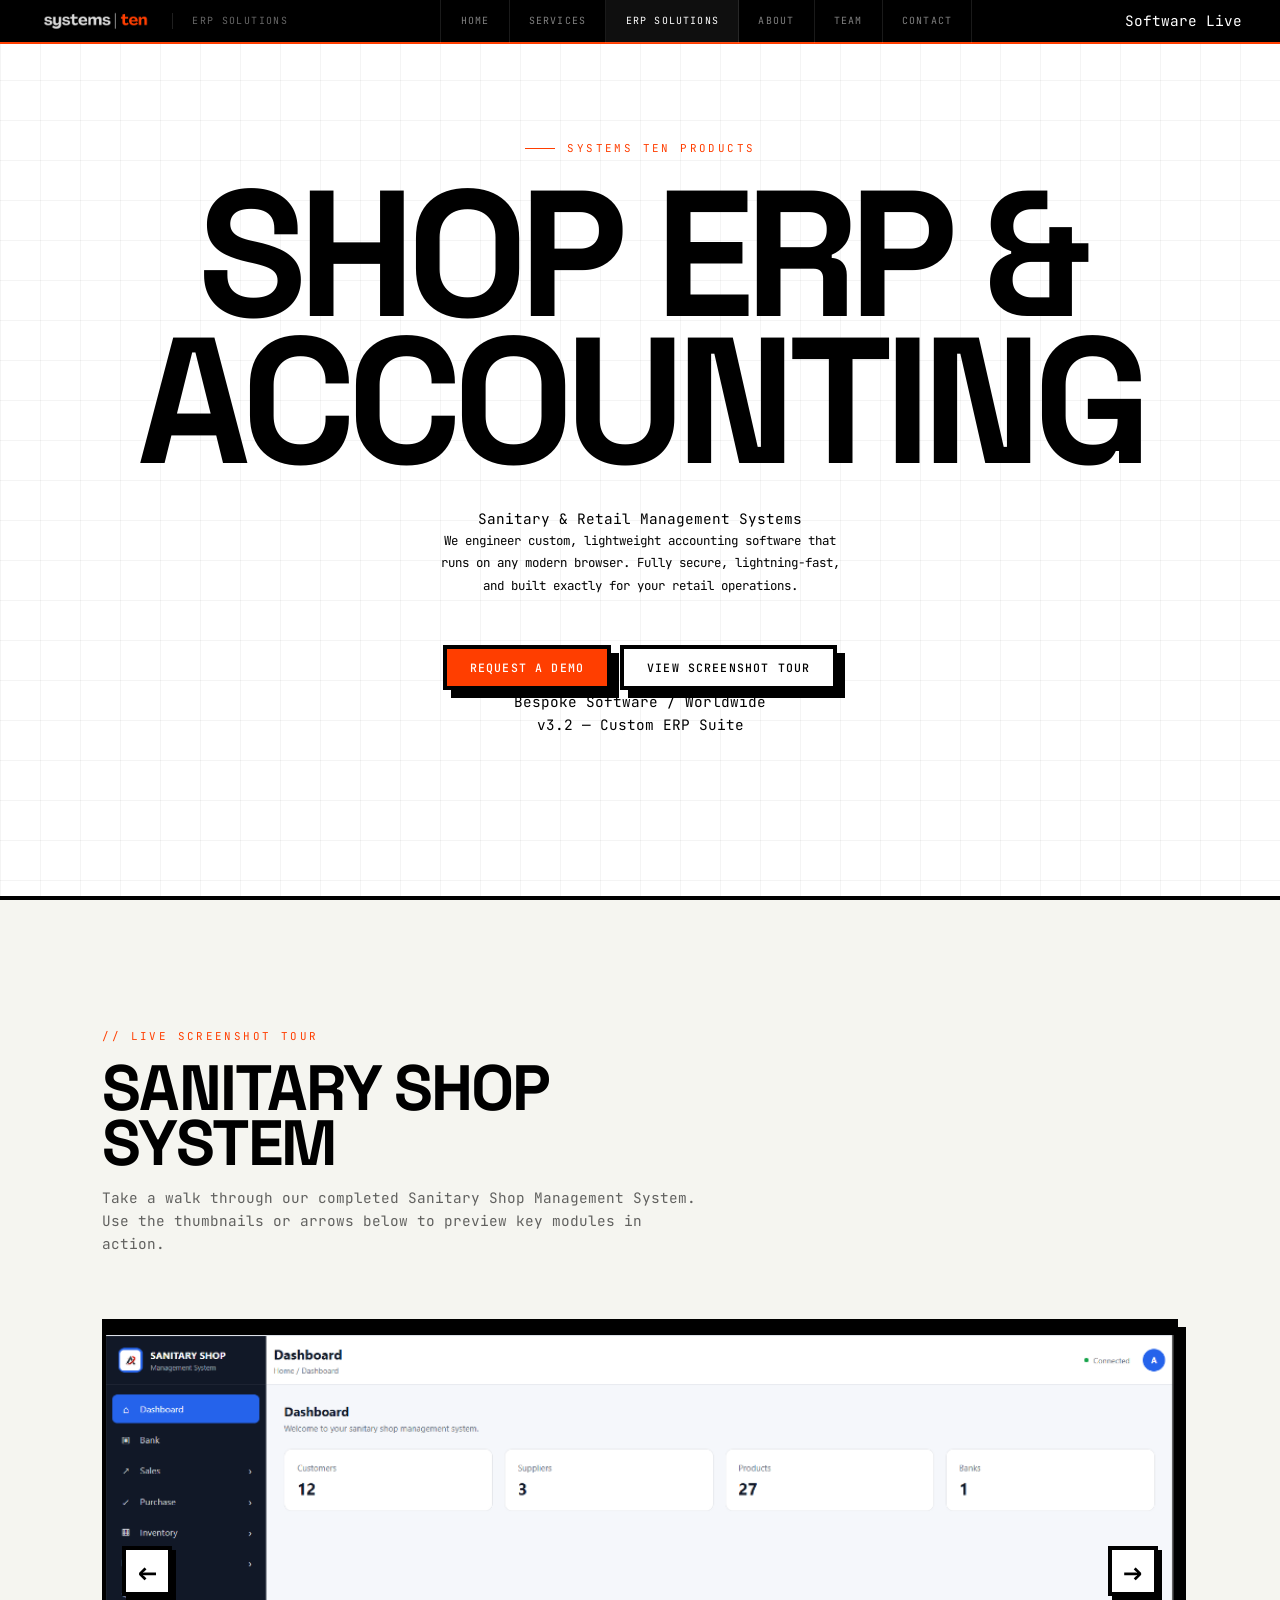
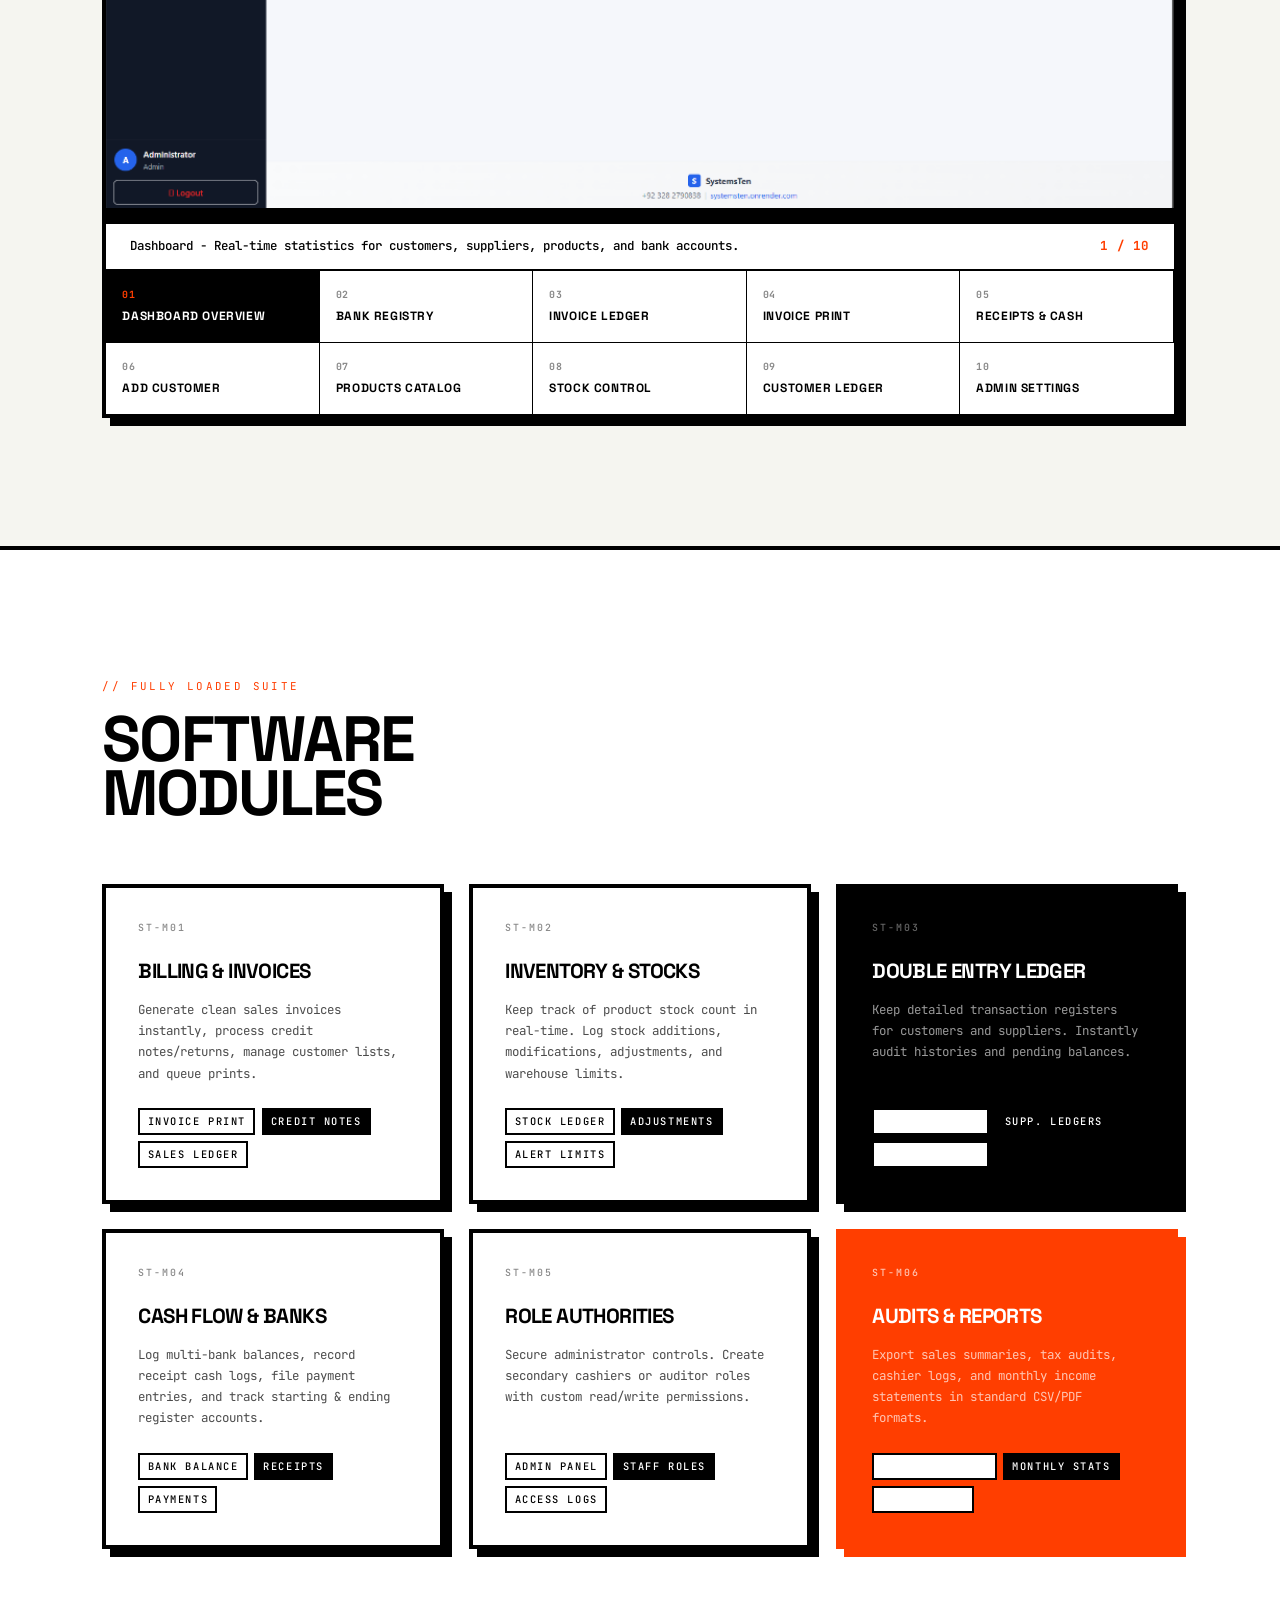
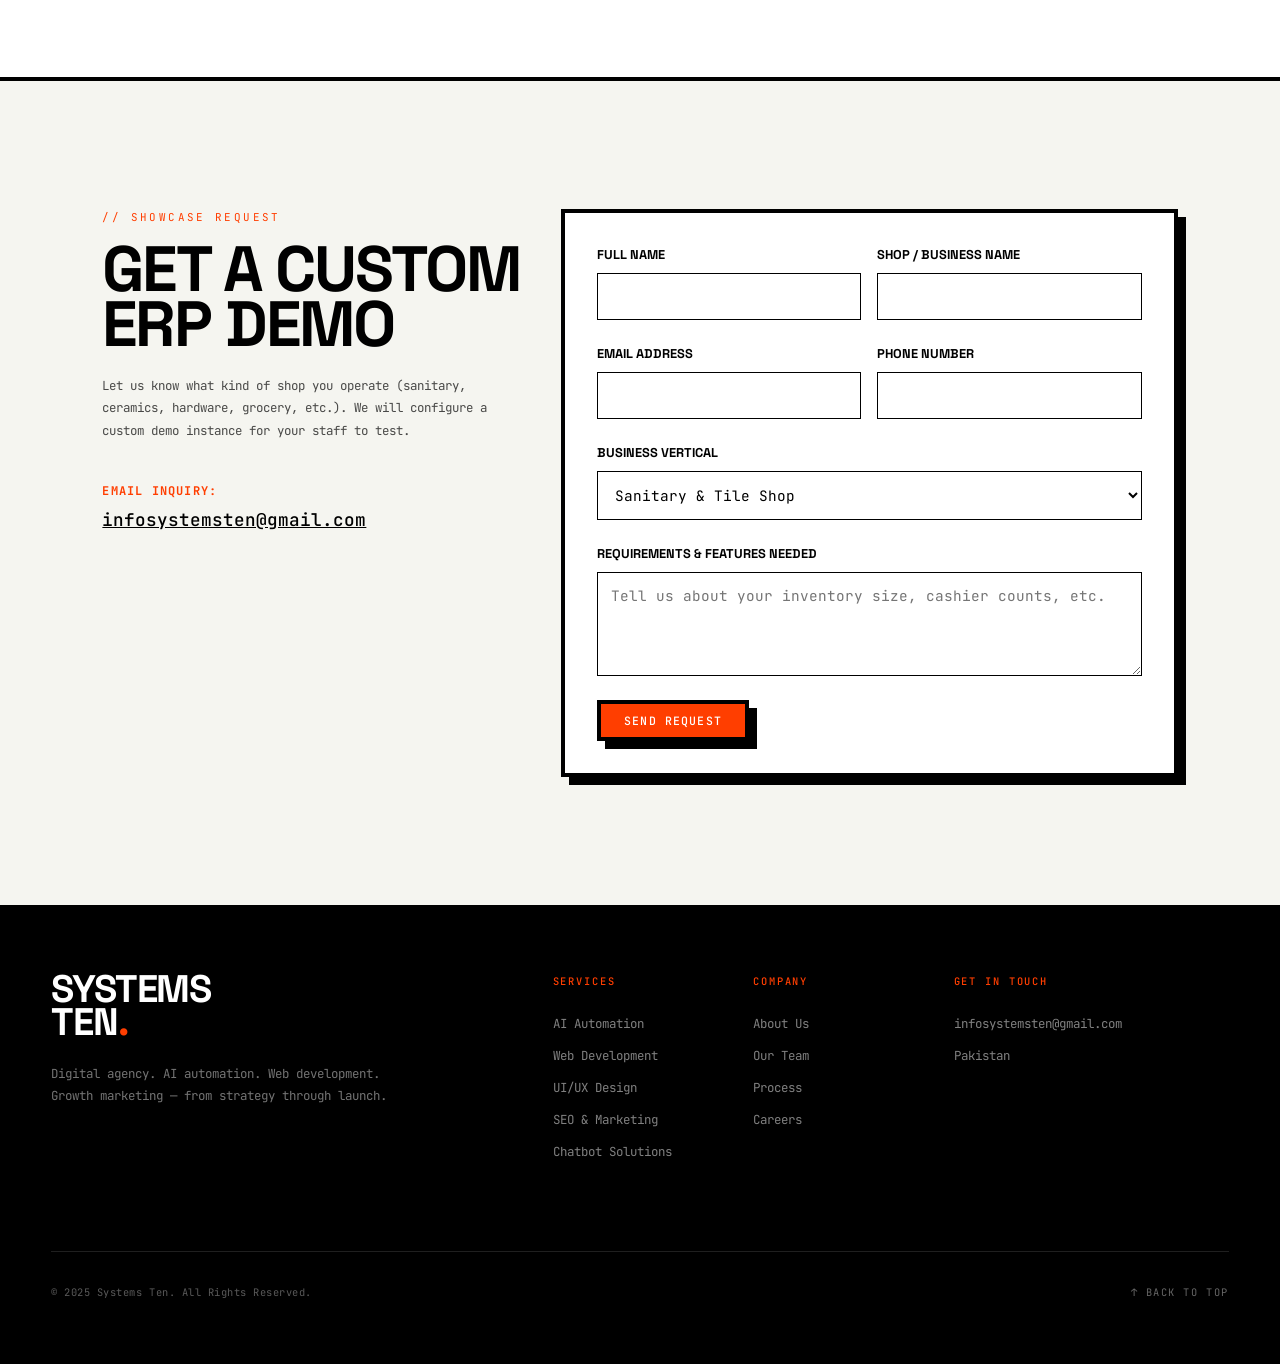
==== commit af339455: "Add 5 additional screenshots to ERP Solutions gallery (making 10 total)" ====
--- a/erp-solutions.html
+++ b/erp-solutions.html
@@ -83,13 +83,28 @@
                 <div class="gallery__slide" data-slide="4">
                     <img src="img/erp-receipts.png" alt="Receipts registry and payment tracking log" class="gallery__img">
                 </div>
+                <div class="gallery__slide" data-slide="5">
+                    <img src="img/erp-add-customer.png" alt="Add customer database modal" class="gallery__img">
+                </div>
+                <div class="gallery__slide" data-slide="6">
+                    <img src="img/erp-products.png" alt="Product list catalog registry" class="gallery__img">
+                </div>
+                <div class="gallery__slide" data-slide="7">
+                    <img src="img/erp-stocks.png" alt="Stock levels adjustment register" class="gallery__img">
+                </div>
+                <div class="gallery__slide" data-slide="8">
+                    <img src="img/erp-ledger.png" alt="Customer accounting ledger" class="gallery__img">
+                </div>
+                <div class="gallery__slide" data-slide="9">
+                    <img src="img/erp-settings.png" alt="Admin settings and user permission manager" class="gallery__img">
+                </div>
                 
                 <button class="gallery__nav-btn gallery__nav-btn--next" id="galleryNext" aria-label="Next Image">→</button>
             </div>
             
             <div class="gallery__caption-bar">
                 <span class="gallery__caption-text" id="galleryCaption">Dashboard - Real-time statistics for customers, suppliers, products, and bank accounts.</span>
-                <span class="gallery__counter" id="galleryCounter">1 / 5</span>
+                <span class="gallery__counter" id="galleryCounter">1 / 10</span>
             </div>
             
             <div class="gallery__thumbs">
@@ -112,6 +127,26 @@
                 <div class="gallery__thumb" data-slide="4">
                     <span class="gallery__thumb-num">05</span>
                     Receipts & Cash
+                </div>
+                <div class="gallery__thumb" data-slide="5">
+                    <span class="gallery__thumb-num">06</span>
+                    Add Customer
+                </div>
+                <div class="gallery__thumb" data-slide="6">
+                    <span class="gallery__thumb-num">07</span>
+                    Products Catalog
+                </div>
+                <div class="gallery__thumb" data-slide="7">
+                    <span class="gallery__thumb-num">08</span>
+                    Stock Control
+                </div>
+                <div class="gallery__thumb" data-slide="8">
+                    <span class="gallery__thumb-num">09</span>
+                    Customer Ledger
+                </div>
+                <div class="gallery__thumb" data-slide="9">
+                    <span class="gallery__thumb-num">10</span>
+                    Admin Settings
                 </div>
             </div>
         </div>
@@ -328,7 +363,12 @@
         "Banks & Cash - Opening balance, receipts, payments, and live cash on hand balances.",
         "Invoicing Engine - Complete invoice listings with view, edit, print, return, and cancel capabilities.",
         "Sales Invoice Design - Professional, clean print layout ready for billing and accounting audits.",
-        "Customer Receipts - Track customer payments, receipts, invoices, and bank transaction ledgers."
+        "Customer Receipts - Track customer payments, receipts, invoices, and bank transaction ledgers.",
+        "Add Customer - Form registry modal to add new customer accounts and opening balances.",
+        "Products Catalog - Live product directory displaying SKU, category, price, and stock levels.",
+        "Stock Control - Monitor live inventory levels and adjust product items catalog.",
+        "Customer Ledger - Interactive customer ledger tracking debits, credits, and closing balances.",
+        "Admin Settings - Global system settings, user cashier role management, and image upload configurations."
     ];
     
     function showSlide(index) {
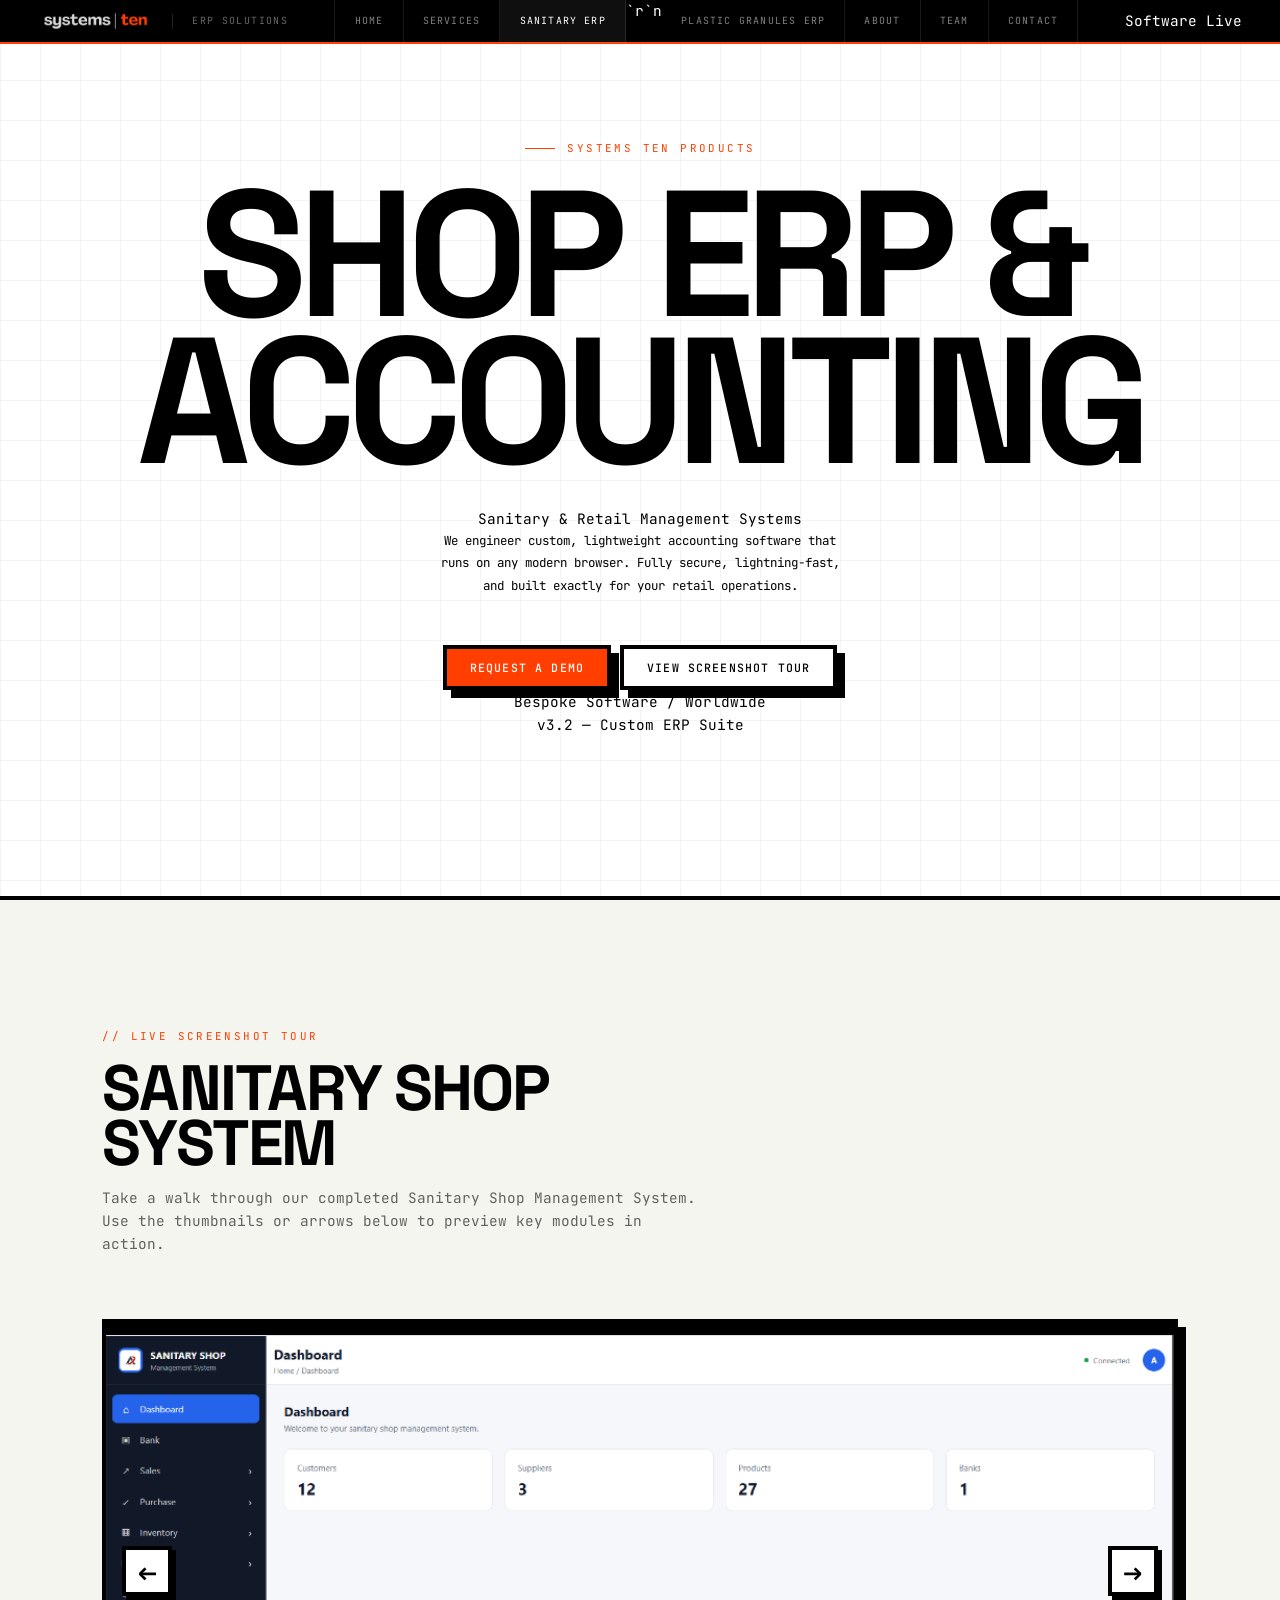
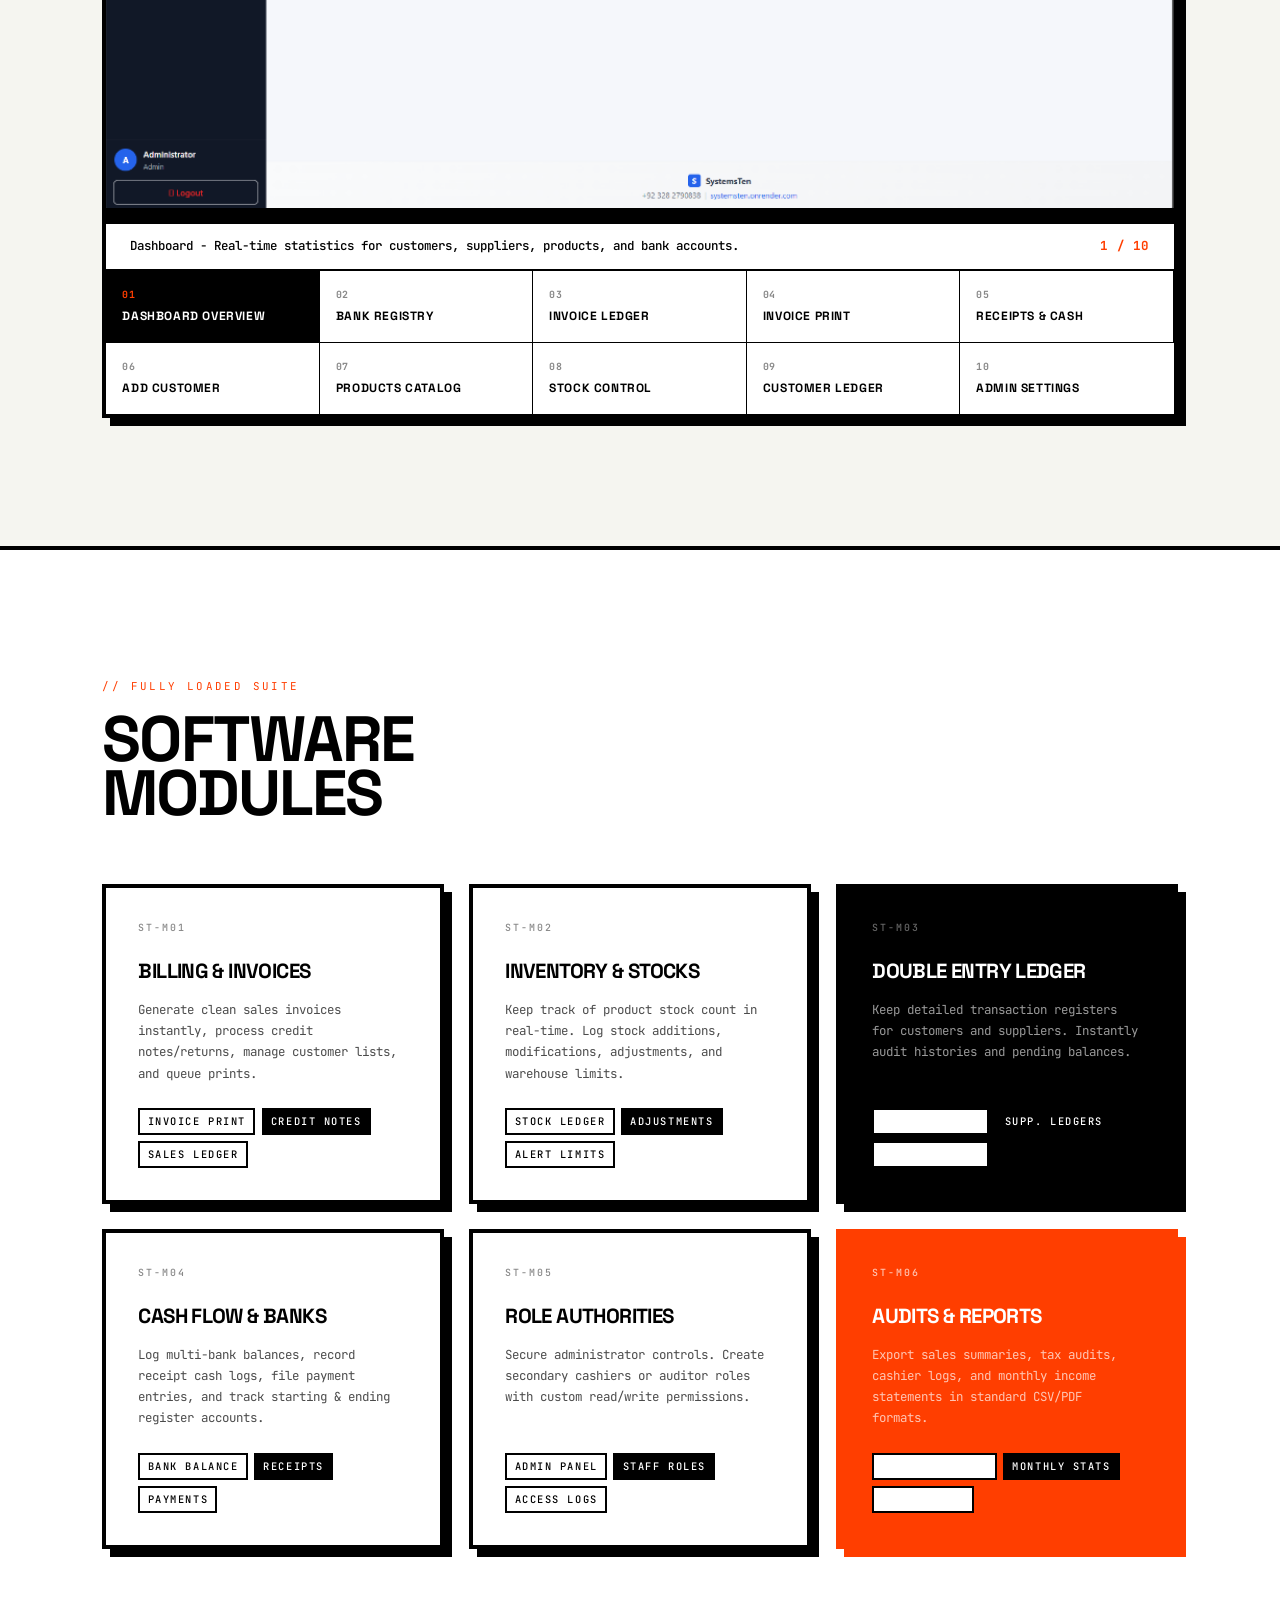
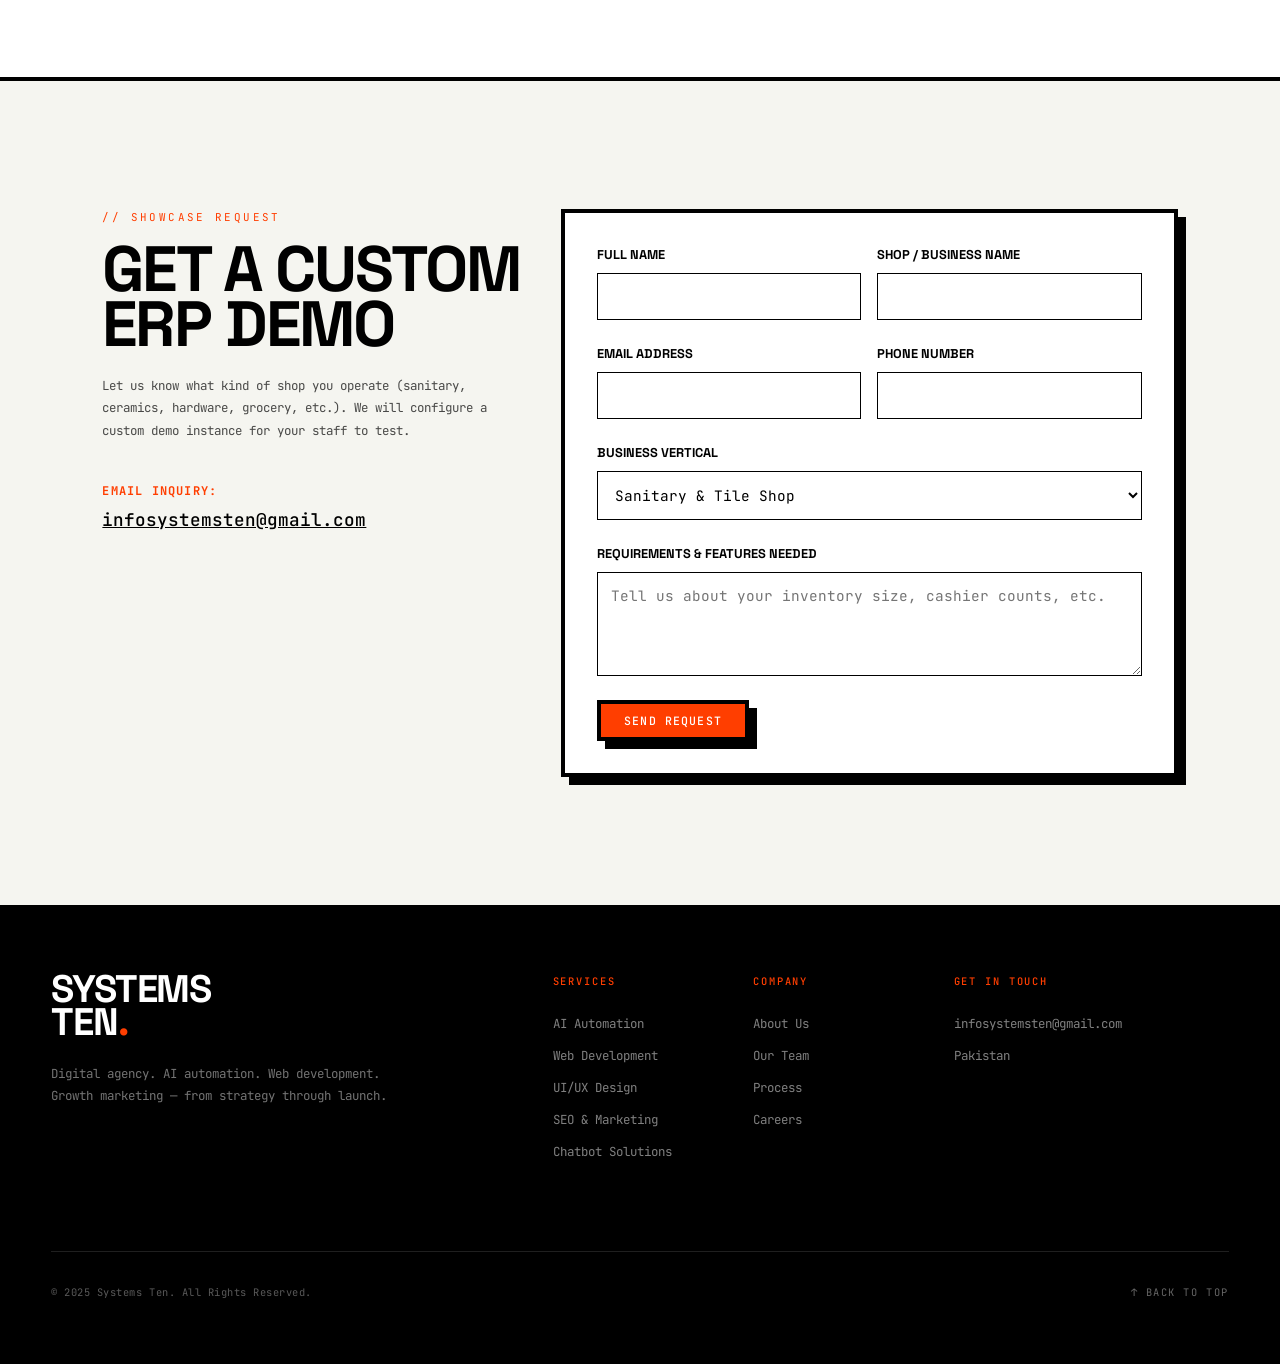
==== commit abdd86a9: "Rename Plastic Dana to Plastic Granules across the app" ====
--- a/erp-solutions.html
+++ b/erp-solutions.html
@@ -27,7 +27,7 @@
         <nav class="header__nav" id="headerNav">
             <a href="index.html">Home</a>
             <a href="landing-page.html">Services</a>
-            <a href="erp-solutions.html" class="active">ERP Solutions</a>
+            <a href="erp-solutions.html" class="active">Sanitary ERP</a>`r`n            <a href="plastic-granules-erp.html">Plastic Granules ERP</a>
             <a href="the-observer.html">About</a>
             <a href="index.html#team">Team</a>
             <a href="index.html#contact">Contact</a>
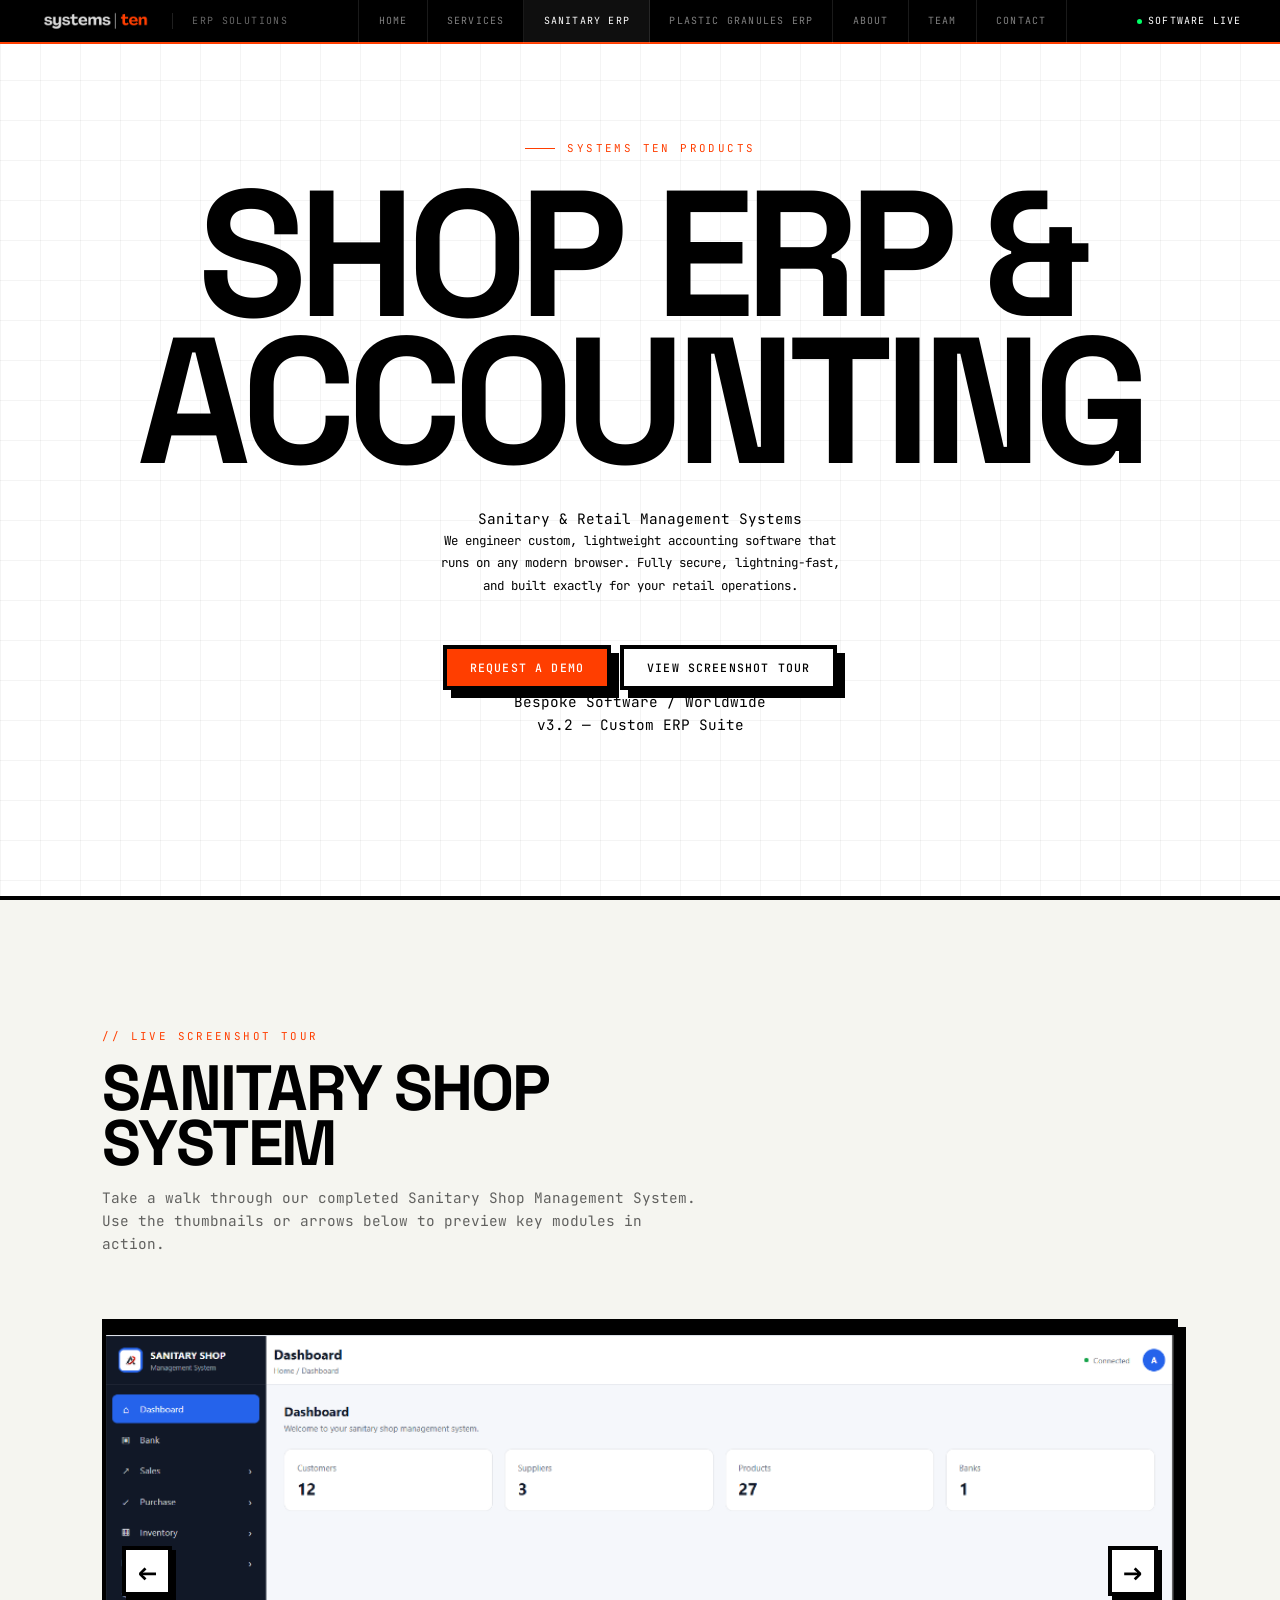
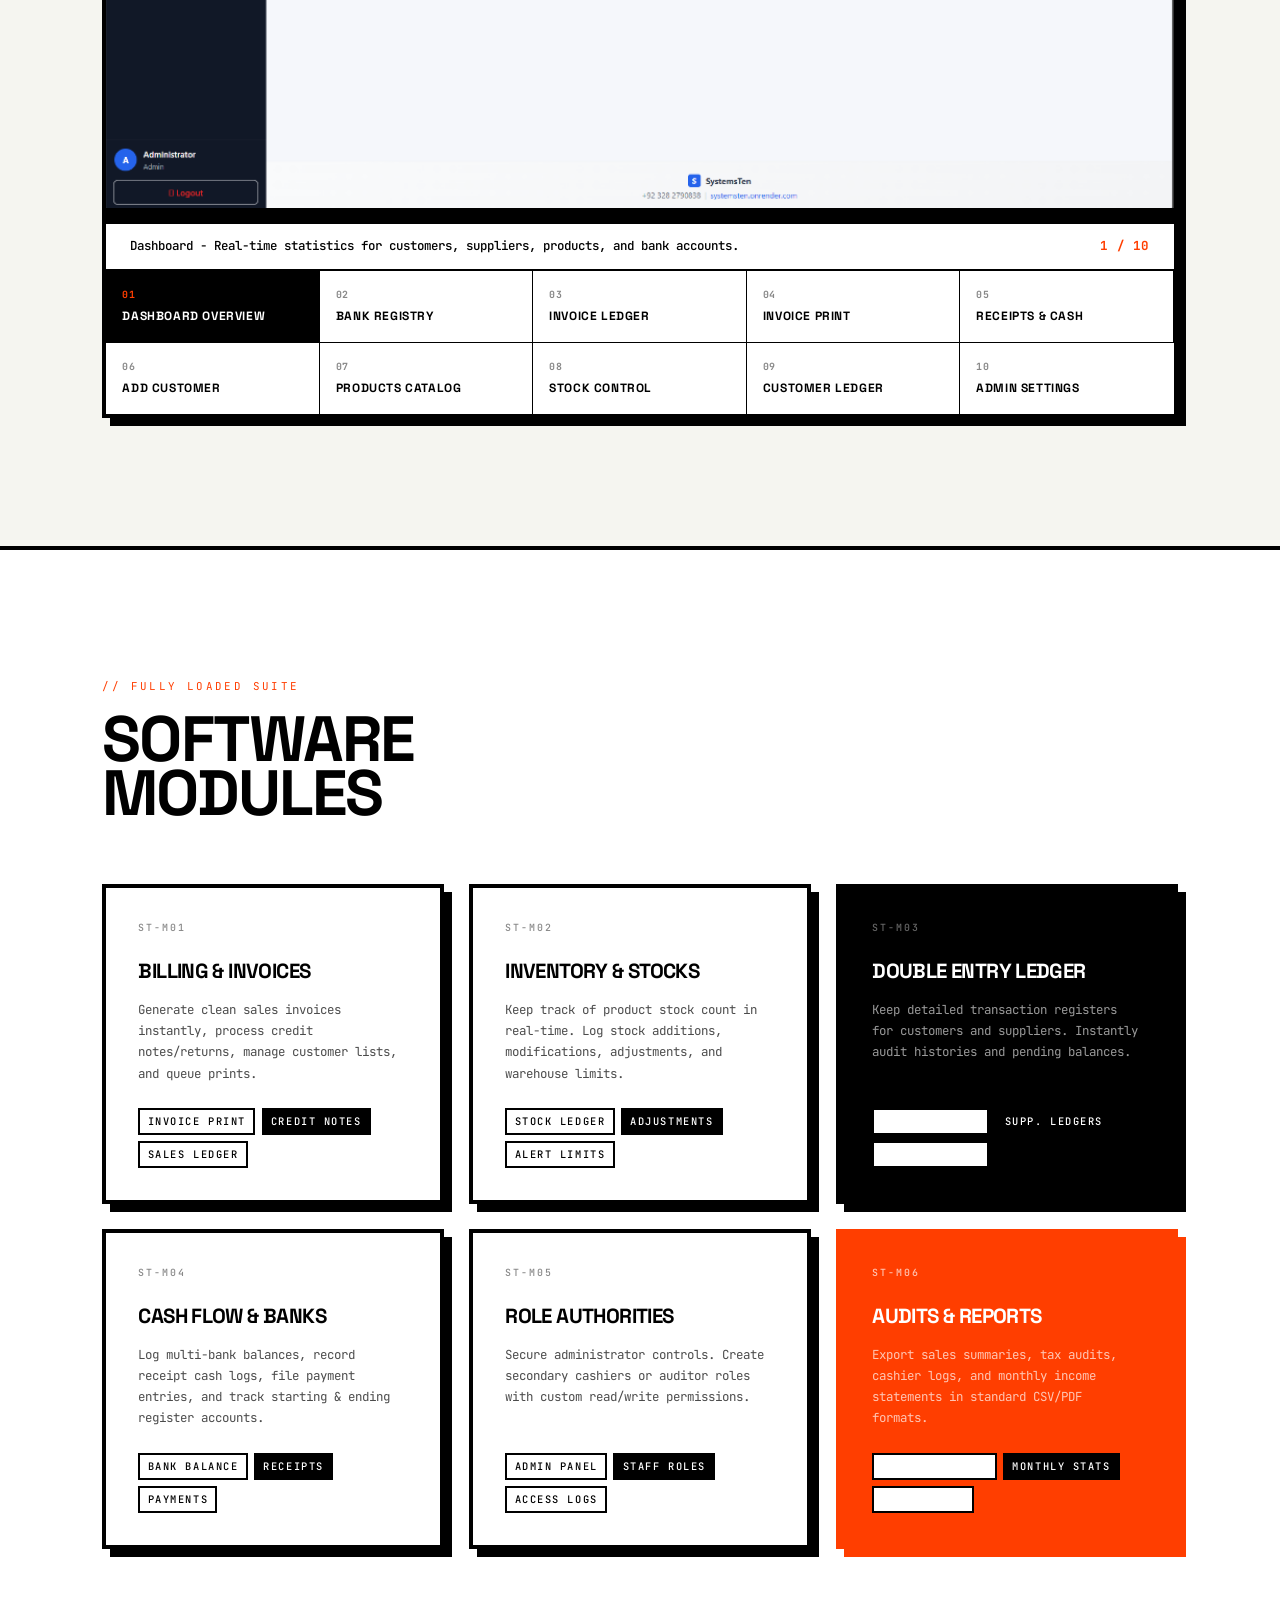
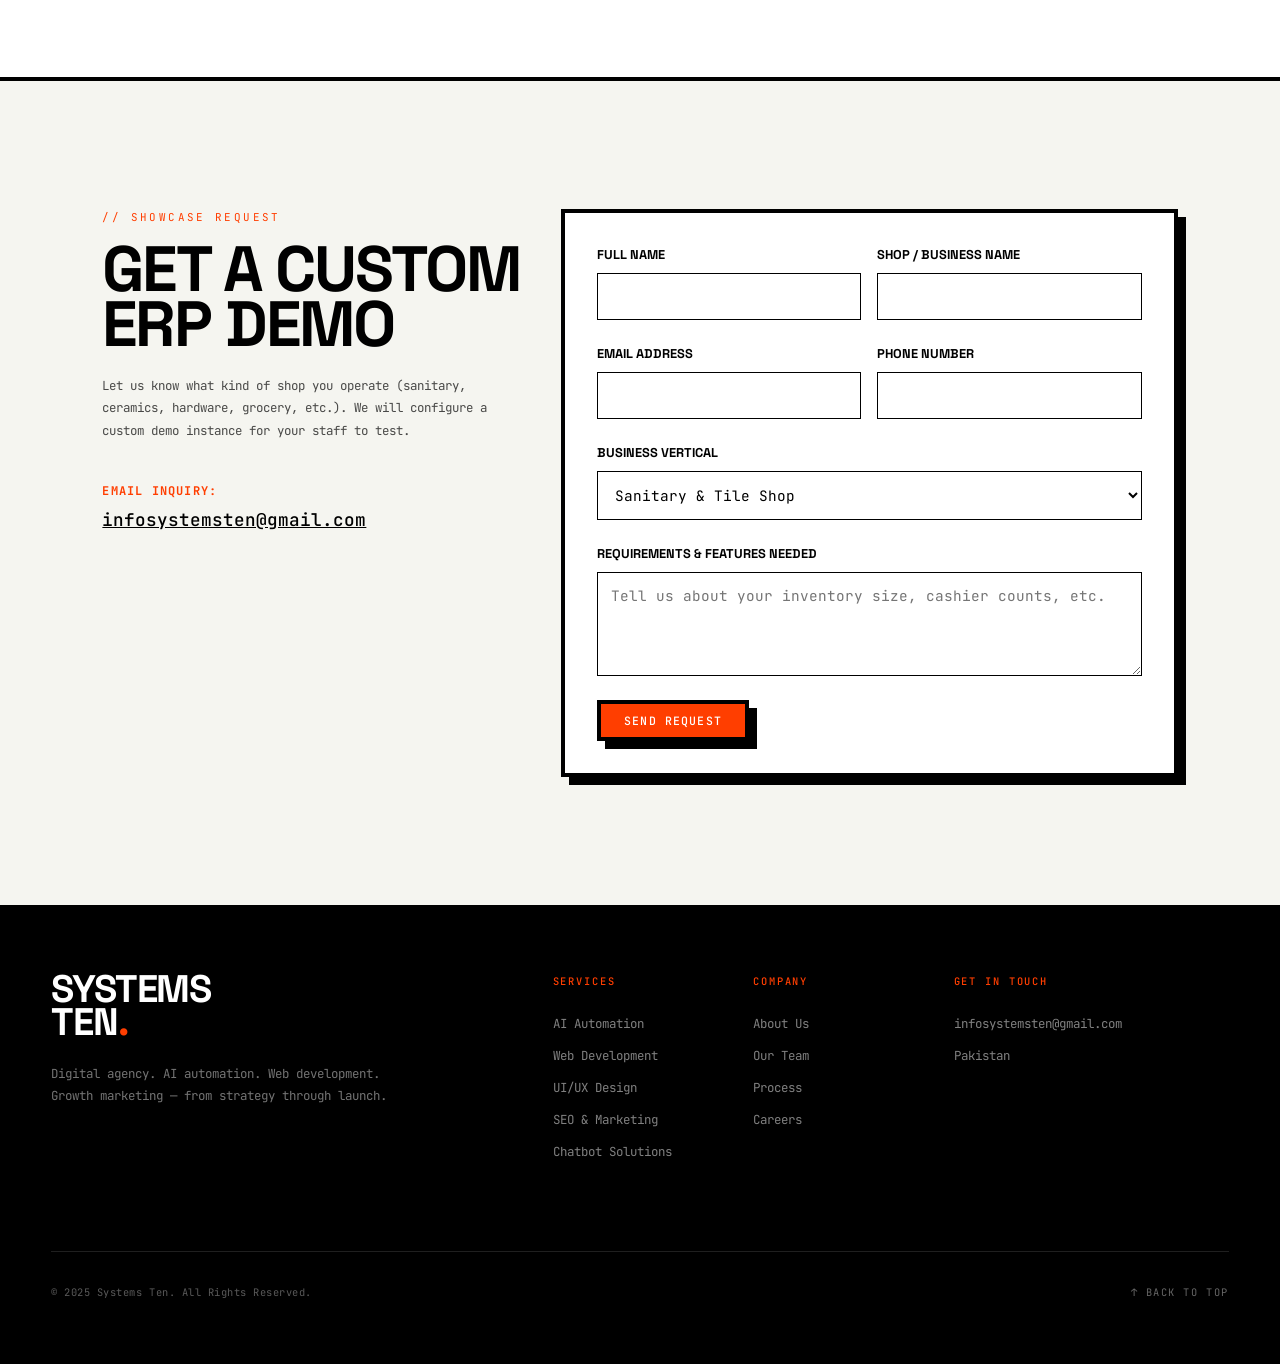
==== commit d7f91d96: "Add and showcase live demo link for Plastic Granules ERP software" ====
--- a/erp-solutions.html
+++ b/erp-solutions.html
@@ -27,13 +27,14 @@
         <nav class="header__nav" id="headerNav">
             <a href="index.html">Home</a>
             <a href="landing-page.html">Services</a>
-            <a href="erp-solutions.html" class="active">Sanitary ERP</a>`r`n            <a href="plastic-granules-erp.html">Plastic Granules ERP</a>
+            <a href="erp-solutions.html" class="active">Sanitary ERP</a>
+            <a href="plastic-granules-erp.html">Plastic Granules ERP</a>
             <a href="the-observer.html">About</a>
             <a href="index.html#team">Team</a>
             <a href="index.html#contact">Contact</a>
         </nav>
         <div class="header__right">
-            <div class="header/status"><span class="header__status-dot"></span><span>Software Live</span></div>
+            <div class="header__status"><span class="header__status-dot"></span><span>Software Live</span></div>
         </div>
         <button class="header__burger" id="headerBurger" aria-label="Toggle navigation" aria-expanded="false"><span></span><span></span><span></span></button>
     </div>
